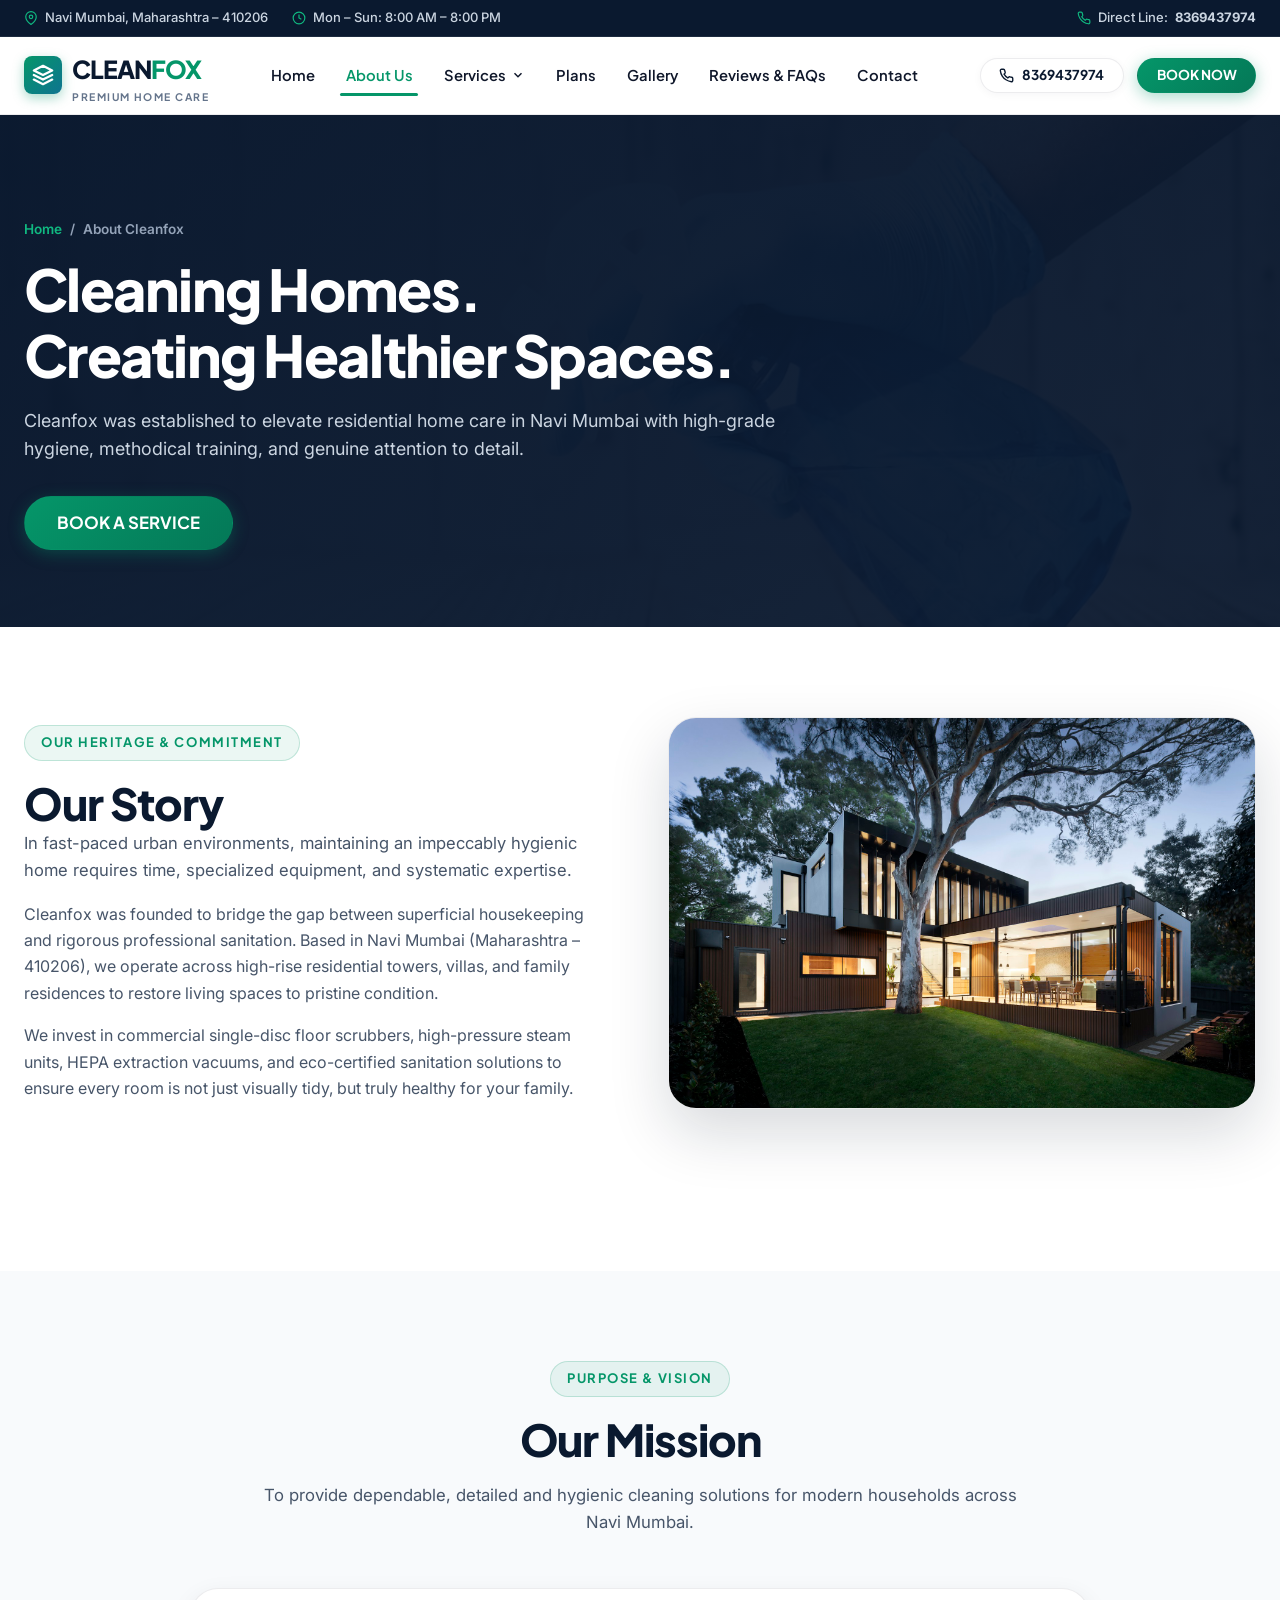
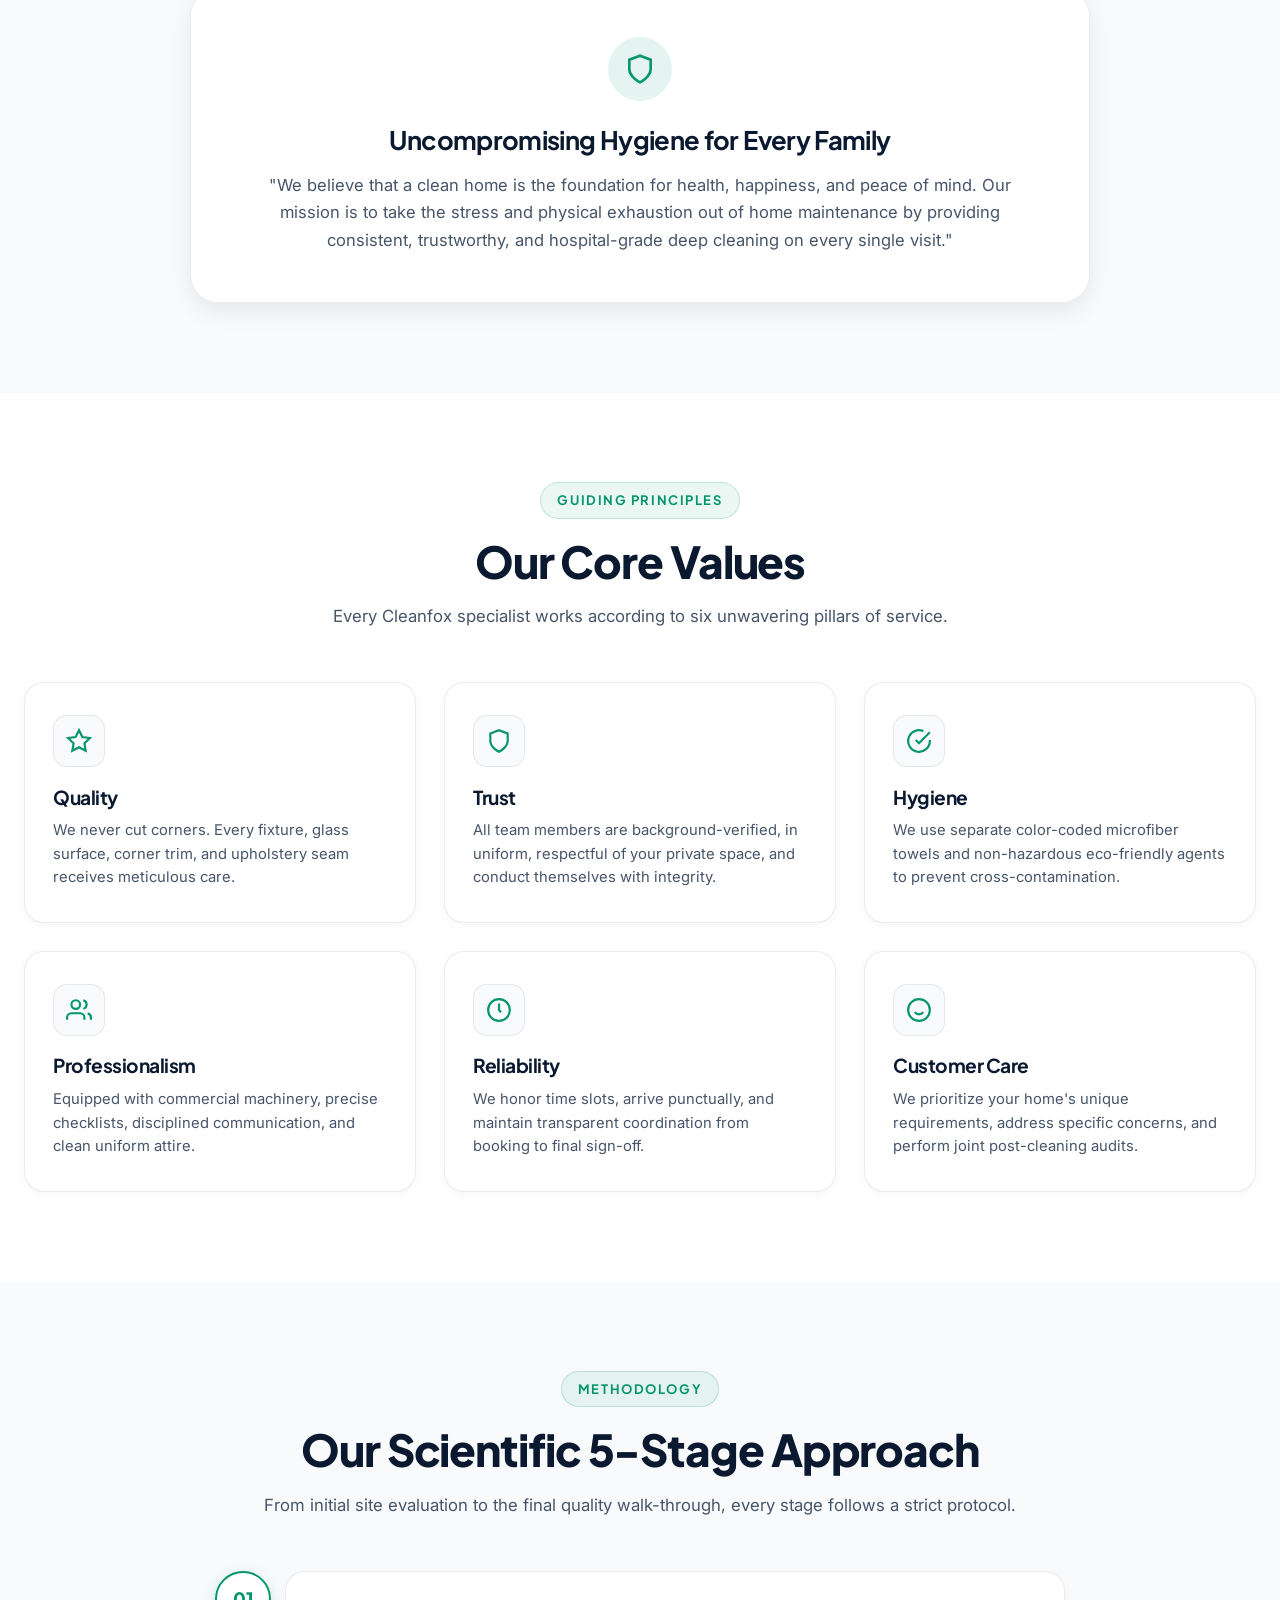
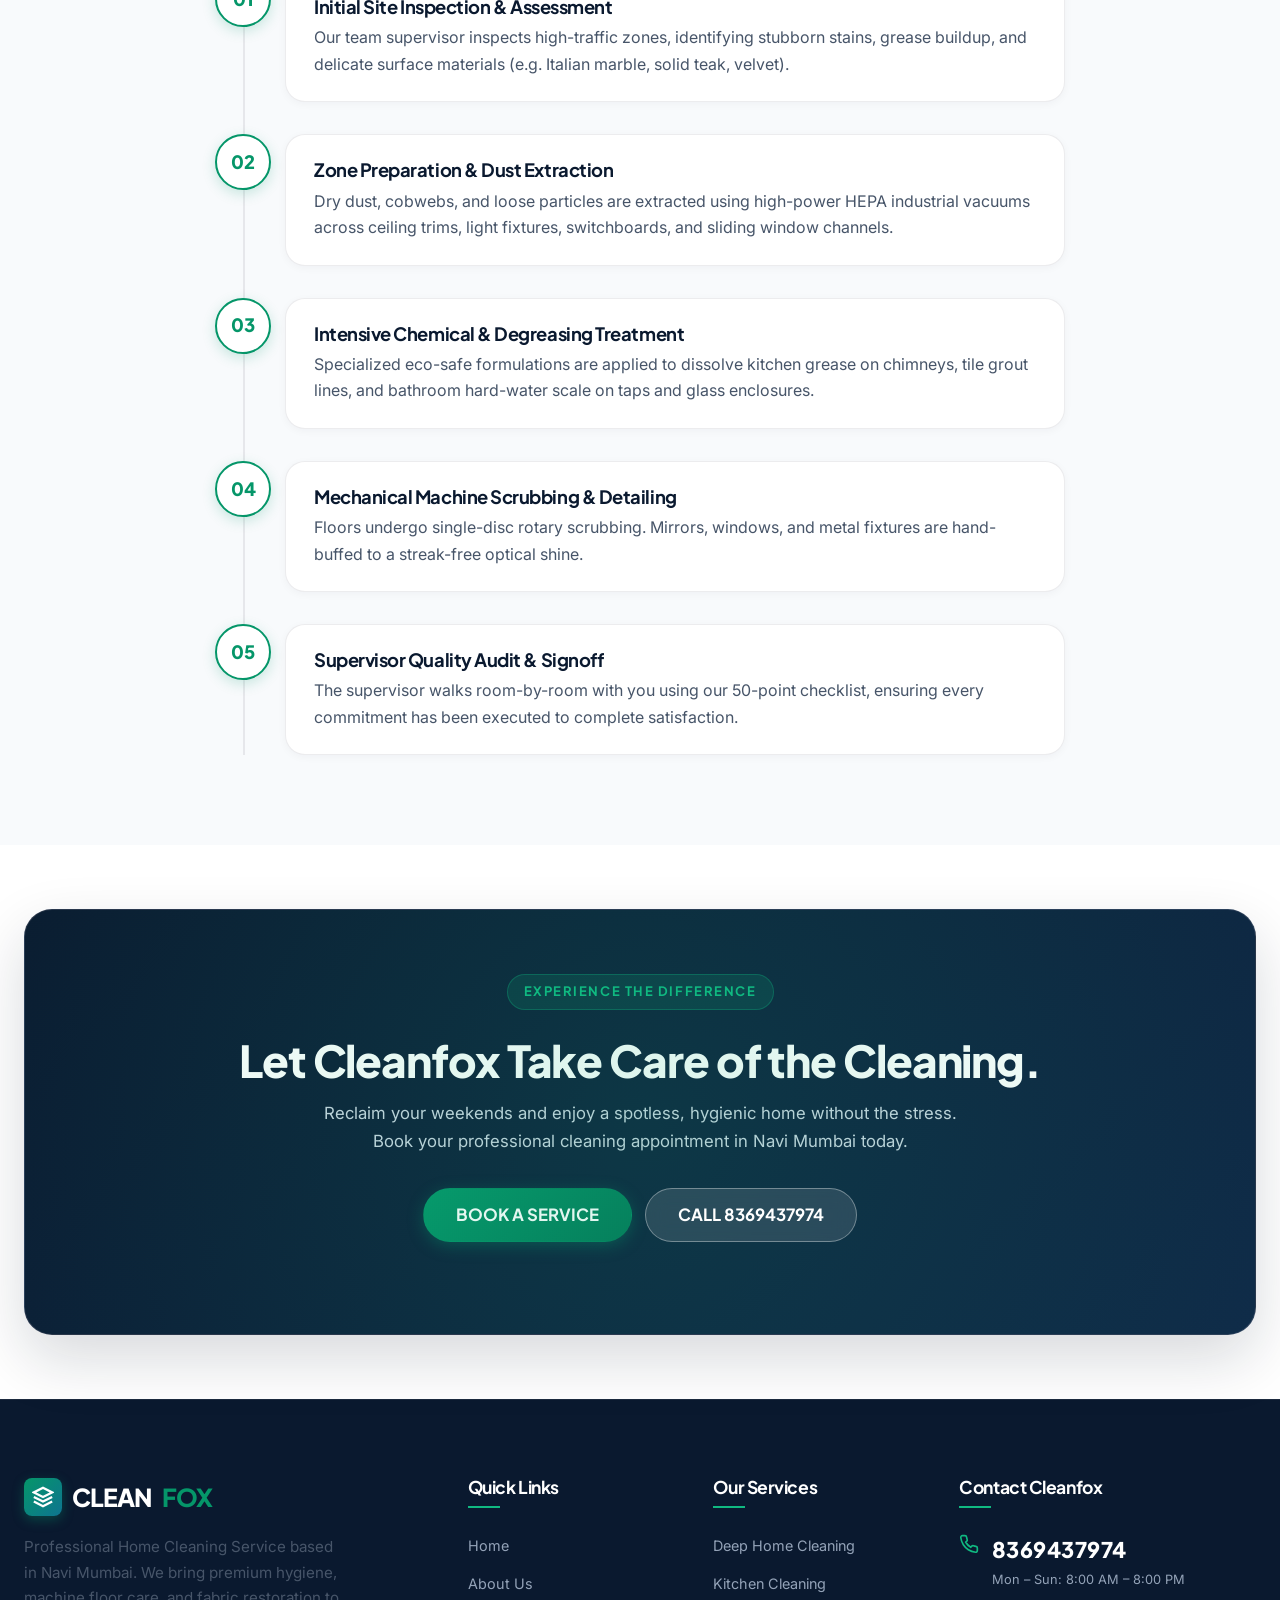
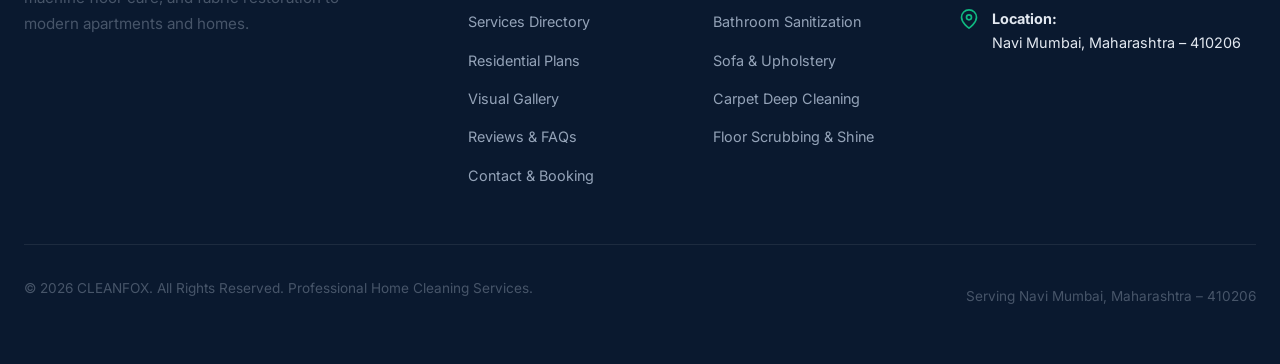
==== about.html @ 78b80bd4 "Initial commit" ====
<!DOCTYPE html>
<html lang="en">
<head>
  <meta charset="UTF-8">
  <meta name="viewport" content="width=device-width, initial-scale=1.0">
  <title>About Cleanfox | Professional Cleaning Services Navi Mumbai | 8369437974</title>
  <meta name="description" content="Discover Cleanfox: Navi Mumbai's premier professional home cleaning service. Dedicated to pristine hygiene, trained technicians, and uncompromising customer care.">
  <meta name="keywords" content="About Cleanfox, home cleaning company Navi Mumbai, professional cleaners Navi Mumbai 410206, hygienic cleaning service">

  <!-- OpenGraph -->
  <meta property="og:title" content="About Cleanfox | Cleaning Homes. Creating Healthier Spaces.">
  <meta property="og:description" content="Learn about Cleanfox's mission, values, and scientific 5-stage cleaning approach in Navi Mumbai.">
  <meta property="og:type" content="website">

  <!-- Stylesheets -->
  <link rel="stylesheet" href="css/main.css">
  <link rel="stylesheet" href="css/components.css">
  <link rel="stylesheet" href="css/pages.css">

  <!-- Schema -->
  <script type="application/ld+json">
  {
    "@context": "https://schema.org",
    "@type": "AboutPage",
    "name": "About CLEANFOX",
    "description": "Professional home cleaning company in Navi Mumbai, Maharashtra.",
    "mainEntity": {
      "@type": "HomeAndConstructionBusiness",
      "name": "CLEANFOX",
      "telephone": "8369437974",
      "address": {
        "@type": "PostalAddress",
        "addressLocality": "Navi Mumbai",
        "addressRegion": "Maharashtra",
        "postalCode": "410206",
        "addressCountry": "IN"
      }
    }
  }
  </script>
</head>
<body>

  <!-- Top Announcement Bar -->
  <div class="header-top-bar">
    <div class="container top-bar-inner">
      <div class="top-bar-left">
        <span class="top-bar-item">
          <svg viewBox="0 0 24 24" fill="none" stroke="currentColor" stroke-width="2"><path d="M21 10c0 7-9 13-9 13s-9-6-9-13a9 9 0 0 1 18 0z"></path><circle cx="12" cy="10" r="3"></circle></svg>
          Navi Mumbai, Maharashtra – 410206
        </span>
        <span class="top-bar-item">
          <svg viewBox="0 0 24 24" fill="none" stroke="currentColor" stroke-width="2"><circle cx="12" cy="12" r="10"></circle><polyline points="12 6 12 12 16 14"></polyline></svg>
          Mon – Sun: 8:00 AM – 8:00 PM
        </span>
      </div>
      <div class="top-bar-right">
        <a href="tel:8369437974" class="top-bar-item">
          <svg viewBox="0 0 24 24" fill="none" stroke="currentColor" stroke-width="2"><path d="M22 16.92v3a2 2 0 0 1-2.18 2 19.79 19.79 0 0 1-8.63-3.07 19.5 19.5 0 0 1-6-6 19.79 19.79 0 0 1-3.07-8.67A2 2 0 0 1 4.11 2h3a2 2 0 0 1 2 1.72 12.84 12.84 0 0 0 .7 2.81 2 2 0 0 1-.45 2.11L8.09 9.91a16 16 0 0 0 6 6l1.27-1.27a2 2 0 0 1 2.11-.45 12.84 12.84 0 0 0 2.81.7A2 2 0 0 1 22 16.92z"></path></svg>
          Direct Line: <strong>8369437974</strong>
        </a>
      </div>
    </div>
  </div>

    <!-- Sticky Main Navigation -->
  <header class="site-header" id="siteHeader">
    <div class="container header-container">
      <a href="index.html" class="brand-logo" aria-label="CLEANFOX Home">
        <div class="logo-fox-badge">
          <svg width="22" height="22" viewBox="0 0 24 24" fill="none" stroke="currentColor" stroke-width="2.5" stroke-linecap="round" stroke-linejoin="round">
            <path d="M12 2L2 7l10 5 10-5-10-5zM2 17l10 5 10-5M2 12l10 5 10-5"></path>
          </svg>
        </div>
        <div>
          CLEAN<span class="highlight">FOX</span>
          <span class="brand-tagline">Premium Home Care</span>
        </div>
      </a>

      <!-- Desktop Nav -->
      <nav aria-label="Primary Navigation">
        <ul class="nav-menu">
          <li class="nav-item"><a href="index.html" class="nav-link">Home</a></li>
          <li class="nav-item"><a href="about.html" class="nav-link">About Us</a></li>
          <li class="nav-item">
            <a href="services.html" class="nav-link">
              Services
              <svg class="dropdown-chevron" viewBox="0 0 24 24" fill="none" stroke="currentColor" stroke-width="2.5"><polyline points="6 9 12 15 18 9"></polyline></svg>
            </a>
            <div class="nav-dropdown-menu">
              <a href="services.html" class="dropdown-link">
                <svg viewBox="0 0 24 24" fill="none" stroke="currentColor" stroke-width="2"><rect x="3" y="3" width="7" height="7"></rect><rect x="14" y="3" width="7" height="7"></rect><rect x="14" y="14" width="7" height="7"></rect><rect x="3" y="14" width="7" height="7"></rect></svg>
                All 10 Services Directory
              </a>
              <div class="dropdown-divider"></div>
              <a href="deep-cleaning.html" class="dropdown-link">
                <svg viewBox="0 0 24 24" fill="none" stroke="currentColor" stroke-width="2"><polygon points="12 2 15.09 8.26 22 9.27 17 14.14 18.18 21.02 12 17.77 5.82 21.02 7 14.14 2 9.27 8.91 8.26 12 2"></polygon></svg>
                Deep Home Cleaning
              </a>
              <a href="kitchen-bathroom.html" class="dropdown-link">
                <svg viewBox="0 0 24 24" fill="none" stroke="currentColor" stroke-width="2"><path d="M12 22s8-4 8-10V5l-8-3-8 3v7c0 6 8 10 8 10z"></path></svg>
                Kitchen & Bathroom
              </a>
              <a href="sofa-carpet.html" class="dropdown-link">
                <svg viewBox="0 0 24 24" fill="none" stroke="currentColor" stroke-width="2"><path d="M4 18v3M20 18v3M4 11h16M2 14h20M6 11V7a2 2 0 0 1 2-2h8a2 2 0 0 1 2 2v4"></path></svg>
                Sofa & Carpet Care
              </a>
            </div>
          </li>
          <li class="nav-item"><a href="plans.html" class="nav-link">Plans</a></li>
          <li class="nav-item"><a href="gallery.html" class="nav-link">Gallery</a></li>
          <li class="nav-item"><a href="reviews-faqs.html" class="nav-link">Reviews & FAQs</a></li>
          <li class="nav-item"><a href="contact.html" class="nav-link">Contact</a></li>
        </ul>
      </nav>

      <div class="nav-actions">
        <a href="tel:8369437974" class="btn btn-secondary btn-sm" aria-label="Call Cleanfox">
          <svg width="15" height="15" viewBox="0 0 24 24" fill="none" stroke="currentColor" stroke-width="2.2"><path d="M22 16.92v3a2 2 0 0 1-2.18 2 19.79 19.79 0 0 1-8.63-3.07 19.5 19.5 0 0 1-6-6 19.79 19.79 0 0 1-3.07-8.67A2 2 0 0 1 4.11 2h3a2 2 0 0 1 2 1.72 12.84 12.84 0 0 0 .7 2.81 2 2 0 0 1-.45 2.11L8.09 9.91a16 16 0 0 0 6 6l1.27-1.27a2 2 0 0 1 2.11-.45 12.84 12.84 0 0 0 2.81.7A2 2 0 0 1 22 16.92z"></path></svg>
          8369437974
        </a>
        <a href="contact.html" class="btn btn-primary btn-sm">BOOK NOW</a>
        <button class="mobile-toggle" aria-label="Toggle navigation menu">
          <svg viewBox="0 0 24 24" fill="none" stroke="currentColor" stroke-width="2.5"><line x1="3" y1="12" x2="21" y2="12"></line><line x1="3" y1="6" x2="21" y2="6"></line><line x1="3" y1="18" x2="21" y2="18"></line></svg>
        </button>
      </div>
    </div>
  </header>

  <!-- Mobile Drawer -->
  <div class="mobile-drawer">
    <div class="drawer-content">
      <div class="drawer-header">
        <a href="index.html" class="brand-logo">
          <div class="logo-fox-badge">
            <svg width="20" height="20" viewBox="0 0 24 24" fill="none" stroke="currentColor" stroke-width="2.5"><path d="M12 2L2 7l10 5 10-5-10-5zM2 17l10 5 10-5M2 12l10 5 10-5"></path></svg>
          </div>
          <div>
            CLEAN<span class="highlight">FOX</span>
            <span class="brand-tagline">Premium Home Care</span>
          </div>
        </a>
        <button class="drawer-close" aria-label="Close menu">
          <svg width="22" height="22" viewBox="0 0 24 24" fill="none" stroke="currentColor" stroke-width="2"><line x1="18" y1="6" x2="6" y2="18"></line><line x1="6" y1="6" x2="18" y2="18"></line></svg>
        </button>
      </div>

      <div class="drawer-section-title">Navigation</div>
      <ul class="drawer-nav">
        <li><a href="index.html">Home</a></li>
        <li><a href="about.html">About Us</a></li>
        <li><a href="plans.html">Residential Plans</a></li>
        <li><a href="gallery.html">Visual Gallery</a></li>
        <li><a href="reviews-faqs.html">Reviews & FAQs</a></li>
        <li><a href="contact.html">Contact / Book Now</a></li>
      </ul>

      <div class="drawer-section-title">Specialized Services</div>
      <ul class="drawer-nav">
        <li><a href="services.html">All 10 Services Directory</a></li>
        <li><a href="deep-cleaning.html">Deep Home Cleaning</a></li>
        <li><a href="kitchen-bathroom.html">Kitchen & Bathroom</a></li>
        <li><a href="sofa-carpet.html">Sofa & Carpet</a></li>
      </ul>

      <div class="drawer-footer">
        <a href="tel:8369437974" class="btn btn-primary btn-lg" style="width: 100%;">
          <svg width="18" height="18" viewBox="0 0 24 24" fill="none" stroke="currentColor" stroke-width="2.2"><path d="M22 16.92v3a2 2 0 0 1-2.18 2 19.79 19.79 0 0 1-8.63-3.07 19.5 19.5 0 0 1-6-6 19.79 19.79 0 0 1-3.07-8.67A2 2 0 0 1 4.11 2h3a2 2 0 0 1 2 1.72 12.84 12.84 0 0 0 .7 2.81 2 2 0 0 1-.45 2.11L8.09 9.91a16 16 0 0 0 6 6l1.27-1.27a2 2 0 0 1 2.11-.45 12.84 12.84 0 0 0 2.81.7A2 2 0 0 1 22 16.92z"></path></svg>
          Call 8369437974
        </a>
      </div>
    </div>
  </div>
  </div>

  <main>
    <!-- PAGE HERO BANNER -->
    <section class="page-hero">
      <img src="images/about/story-team.jpg" alt="Cleanfox professional cleaning staff inside modern Indian apartment" class="page-hero-bg">
      <div class="page-hero-overlay"></div>
      <div class="container">
        <div class="page-hero-content">
          <div class="breadcrumb-nav">
            <a href="index.html">Home</a>
            <span>/</span>
            <span>About Cleanfox</span>
          </div>
          <h1 class="page-hero-title">Cleaning Homes.<br>Creating Healthier Spaces.</h1>
          <p class="page-hero-desc">
            Cleanfox was established to elevate residential home care in Navi Mumbai with high-grade hygiene, methodical training, and genuine attention to detail.
          </p>
          <a href="contact.html" class="btn btn-primary btn-lg">BOOK A SERVICE</a>
        </div>
      </div>
    </section>

    <!-- SECTION 1: OUR STORY -->
    <section class="section-spacing">
      <div class="container">
        <div class="split-showcase-row">
          <div class="split-content">
            <div class="section-tag">Our Heritage & Commitment</div>
            <h2>Our Story</h2>
            <p class="lead-text">
              In fast-paced urban environments, maintaining an impeccably hygienic home requires time, specialized equipment, and systematic expertise.
            </p>
            <p>
              Cleanfox was founded to bridge the gap between superficial housekeeping and rigorous professional sanitation. Based in Navi Mumbai (Maharashtra – 410206), we operate across high-rise residential towers, villas, and family residences to restore living spaces to pristine condition.
            </p>
            <p>
              We invest in commercial single-disc floor scrubbers, high-pressure steam units, HEPA extraction vacuums, and eco-certified sanitation solutions to ensure every room is not just visually tidy, but truly healthy for your family.
            </p>
          </div>
          <div class="split-media">
            <img src="images/hero/hero-6.jpg" alt="Spotless luxury home interior in Navi Mumbai" style="border-radius: var(--radius-xl); box-shadow: var(--shadow-xl); border: 1px solid var(--border-subtle);">
          </div>
        </div>
      </div>
    </section>

    <!-- SECTION 2: OUR MISSION & PURPOSE -->
    <section class="section-spacing bg-subtle">
      <div class="container">
        <div class="section-header">
          <div class="section-tag">Purpose & Vision</div>
          <h2 class="section-title">Our Mission</h2>
          <p class="section-desc">To provide dependable, detailed and hygienic cleaning solutions for modern households across Navi Mumbai.</p>
        </div>

        <div style="max-width: 900px; margin: 0 auto; background: #FFFFFF; border-radius: var(--radius-xl); padding: 3rem; box-shadow: var(--shadow-md); border: 1px solid var(--border-subtle); text-align: center;">
          <div style="width: 64px; height: 64px; background: rgba(5, 150, 105, 0.1); border-radius: 50%; display: flex; align-items: center; justify-content: center; margin: 0 auto 1.5rem; color: var(--brand-emerald);">
            <svg width="32" height="32" viewBox="0 0 24 24" fill="none" stroke="currentColor" stroke-width="2"><path d="M12 22s8-4 8-10V5l-8-3-8 3v7c0 6 8 10 8 10z"></path></svg>
          </div>
          <h3 style="font-size: 1.6rem; color: var(--primary-navy); margin-bottom: 1rem;">Uncompromising Hygiene for Every Family</h3>
          <p class="lead-text" style="color: var(--text-muted);">
            "We believe that a clean home is the foundation for health, happiness, and peace of mind. Our mission is to take the stress and physical exhaustion out of home maintenance by providing consistent, trustworthy, and hospital-grade deep cleaning on every single visit."
          </p>
        </div>
      </div>
    </section>

    <!-- SECTION 3: OUR CORE VALUES -->
    <section class="section-spacing">
      <div class="container">
        <div class="section-header">
          <div class="section-tag">Guiding Principles</div>
          <h2 class="section-title">Our Core Values</h2>
          <p class="section-desc">Every Cleanfox specialist works according to six unwavering pillars of service.</p>
        </div>

        <div class="pillars-grid">
          <!-- 1. Quality -->
          <div class="pillar-card">
            <div class="pillar-icon">
              <svg viewBox="0 0 24 24" fill="none" stroke="currentColor" stroke-width="2"><polygon points="12 2 15.09 8.26 22 9.27 17 14.14 18.18 21.02 12 17.77 5.82 21.02 7 14.14 2 9.27 8.91 8.26 12 2"></polygon></svg>
            </div>
            <h3 class="pillar-title">Quality</h3>
            <p class="pillar-text">We never cut corners. Every fixture, glass surface, corner trim, and upholstery seam receives meticulous care.</p>
          </div>

          <!-- 2. Trust -->
          <div class="pillar-card">
            <div class="pillar-icon">
              <svg viewBox="0 0 24 24" fill="none" stroke="currentColor" stroke-width="2"><path d="M12 22s8-4 8-10V5l-8-3-8 3v7c0 6 8 10 8 10z"></path></svg>
            </div>
            <h3 class="pillar-title">Trust</h3>
            <p class="pillar-text">All team members are background-verified, in uniform, respectful of your private space, and conduct themselves with integrity.</p>
          </div>

          <!-- 3. Hygiene -->
          <div class="pillar-card">
            <div class="pillar-icon">
              <svg viewBox="0 0 24 24" fill="none" stroke="currentColor" stroke-width="2"><path d="M22 11.08V12a10 10 0 1 1-5.93-9.14"></path><polyline points="22 4 12 14.01 9 11.01"></polyline></svg>
            </div>
            <h3 class="pillar-title">Hygiene</h3>
            <p class="pillar-text">We use separate color-coded microfiber towels and non-hazardous eco-friendly agents to prevent cross-contamination.</p>
          </div>

          <!-- 4. Professionalism -->
          <div class="pillar-card">
            <div class="pillar-icon">
              <svg viewBox="0 0 24 24" fill="none" stroke="currentColor" stroke-width="2"><path d="M17 21v-2a4 4 0 0 0-4-4H5a4 4 0 0 0-4 4v2"></path><circle cx="9" cy="7" r="4"></circle><path d="M23 21v-2a4 4 0 0 0-3-3.87"></path><path d="M16 3.13a4 4 0 0 1 0 7.75"></path></svg>
            </div>
            <h3 class="pillar-title">Professionalism</h3>
            <p class="pillar-text">Equipped with commercial machinery, precise checklists, disciplined communication, and clean uniform attire.</p>
          </div>

          <!-- 5. Reliability -->
          <div class="pillar-card">
            <div class="pillar-icon">
              <svg viewBox="0 0 24 24" fill="none" stroke="currentColor" stroke-width="2"><circle cx="12" cy="12" r="10"></circle><polyline points="12 6 12 12 14 14"></polyline></svg>
            </div>
            <h3 class="pillar-title">Reliability</h3>
            <p class="pillar-text">We honor time slots, arrive punctually, and maintain transparent coordination from booking to final sign-off.</p>
          </div>

          <!-- 6. Customer Care -->
          <div class="pillar-card">
            <div class="pillar-icon">
              <svg viewBox="0 0 24 24" fill="none" stroke="currentColor" stroke-width="2"><circle cx="12" cy="12" r="10"></circle><path d="M8 14s1.5 2 4 2 4-2 4-2"></path><line x1="9" y1="9" x2="9.01" y2="9"></line><line x1="15" y1="9" x2="15.01" y2="9"></line></svg>
            </div>
            <h3 class="pillar-title">Customer Care</h3>
            <p class="pillar-text">We prioritize your home's unique requirements, address specific concerns, and perform joint post-cleaning audits.</p>
          </div>
        </div>
      </div>
    </section>

    <!-- SECTION 4: OUR SCIENTIFIC CLEANING APPROACH -->
    <section class="section-spacing bg-subtle">
      <div class="container">
        <div class="section-header">
          <div class="section-tag">Methodology</div>
          <h2 class="section-title">Our Scientific 5-Stage Approach</h2>
          <p class="section-desc">From initial site evaluation to the final quality walk-through, every stage follows a strict protocol.</p>
        </div>

        <div class="timeline-track">
          <!-- Step 1 -->
          <div class="timeline-item">
            <div class="timeline-num">01</div>
            <div class="timeline-body">
              <h4>Initial Site Inspection & Assessment</h4>
              <p>Our team supervisor inspects high-traffic zones, identifying stubborn stains, grease buildup, and delicate surface materials (e.g. Italian marble, solid teak, velvet).</p>
            </div>
          </div>

          <!-- Step 2 -->
          <div class="timeline-item">
            <div class="timeline-num">02</div>
            <div class="timeline-body">
              <h4>Zone Preparation & Dust Extraction</h4>
              <p>Dry dust, cobwebs, and loose particles are extracted using high-power HEPA industrial vacuums across ceiling trims, light fixtures, switchboards, and sliding window channels.</p>
            </div>
          </div>

          <!-- Step 3 -->
          <div class="timeline-item">
            <div class="timeline-num">03</div>
            <div class="timeline-body">
              <h4>Intensive Chemical & Degreasing Treatment</h4>
              <p>Specialized eco-safe formulations are applied to dissolve kitchen grease on chimneys, tile grout lines, and bathroom hard-water scale on taps and glass enclosures.</p>
            </div>
          </div>

          <!-- Step 4 -->
          <div class="timeline-item">
            <div class="timeline-num">04</div>
            <div class="timeline-body">
              <h4>Mechanical Machine Scrubbing & Detailing</h4>
              <p>Floors undergo single-disc rotary scrubbing. Mirrors, windows, and metal fixtures are hand-buffed to a streak-free optical shine.</p>
            </div>
          </div>

          <!-- Step 5 -->
          <div class="timeline-item">
            <div class="timeline-num">05</div>
            <div class="timeline-body">
              <h4>Supervisor Quality Audit & Signoff</h4>
              <p>The supervisor walks room-by-room with you using our 50-point checklist, ensuring every commitment has been executed to complete satisfaction.</p>
            </div>
          </div>
        </div>
      </div>
    </section>

    <!-- SECTION 5: FINAL CTA -->
    <section class="section-spacing-sm">
      <div class="container">
        <div class="cta-banner-wrapper">
          <div class="section-tag light" style="margin-bottom: 1.5rem;">Experience The Difference</div>
          <h2 class="cta-banner-title">Let Cleanfox Take Care of the Cleaning.</h2>
          <p class="cta-banner-desc">
            Reclaim your weekends and enjoy a spotless, hygienic home without the stress. Book your professional cleaning appointment in Navi Mumbai today.
          </p>
          <div class="cta-buttons-row">
            <a href="contact.html" class="btn btn-primary btn-lg">BOOK A SERVICE</a>
            <a href="tel:8369437974" class="btn btn-outline-light btn-lg">CALL 8369437974</a>
          </div>
        </div>
      </div>
    </section>
  </main>

  <!-- Multi-Column Luxury Footer -->
  <footer class="site-footer">
    <div class="container">
      <div class="footer-grid">
        <div class="footer-brand">
          <a href="index.html" class="brand-logo" style="color: #FFFFFF;">
            <div class="logo-fox-badge">
              <svg width="22" height="22" viewBox="0 0 24 24" fill="none" stroke="currentColor" stroke-width="2.5"><path d="M12 2L2 7l10 5 10-5-10-5zM2 17l10 5 10-5M2 12l10 5 10-5"></path></svg>
            </div>
            CLEAN<span class="highlight">FOX</span>
          </a>
          <p class="footer-about">
            Professional Home Cleaning Service based in Navi Mumbai. We bring premium hygiene, machine floor care, and fabric restoration to modern apartments and homes.
          </p>
        </div>
        <div>
          <h4 class="footer-heading">Quick Links</h4>
          <ul class="footer-links">
            <li><a href="index.html">Home</a></li>
            <li><a href="about.html">About Us</a></li>
            <li><a href="services.html">Services Directory</a></li>
            <li><a href="plans.html">Residential Plans</a></li>
            <li><a href="gallery.html">Visual Gallery</a></li>
            <li><a href="reviews-faqs.html">Reviews & FAQs</a></li>
            <li><a href="contact.html">Contact & Booking</a></li>
          </ul>
        </div>
        <div>
          <h4 class="footer-heading">Our Services</h4>
          <ul class="footer-links">
            <li><a href="deep-cleaning.html">Deep Home Cleaning</a></li>
            <li><a href="kitchen-bathroom.html">Kitchen Cleaning</a></li>
            <li><a href="kitchen-bathroom.html">Bathroom Sanitization</a></li>
            <li><a href="sofa-carpet.html">Sofa & Upholstery</a></li>
            <li><a href="sofa-carpet.html">Carpet Deep Cleaning</a></li>
            <li><a href="services.html">Floor Scrubbing & Shine</a></li>
          </ul>
        </div>
        <div>
          <h4 class="footer-heading">Contact Cleanfox</h4>
          <ul class="footer-contact-list">
            <li class="footer-contact-item">
              <svg viewBox="0 0 24 24" fill="none" stroke="currentColor" stroke-width="2"><path d="M22 16.92v3a2 2 0 0 1-2.18 2 19.79 19.79 0 0 1-8.63-3.07 19.5 19.5 0 0 1-6-6 19.79 19.79 0 0 1-3.07-8.67A2 2 0 0 1 4.11 2h3a2 2 0 0 1 2 1.72 12.84 12.84 0 0 0 .7 2.81 2 2 0 0 1-.45 2.11L8.09 9.91a16 16 0 0 0 6 6l1.27-1.27a2 2 0 0 1 2.11-.45 12.84 12.84 0 0 0 2.81.7A2 2 0 0 1 22 16.92z"></path></svg>
              <div>
                <a href="tel:8369437974" class="footer-phone-big">8369437974</a>
                <span style="font-size: 0.8rem; color: #94A3B8;">Mon – Sun: 8:00 AM – 8:00 PM</span>
              </div>
            </li>
            <li class="footer-contact-item">
              <svg viewBox="0 0 24 24" fill="none" stroke="currentColor" stroke-width="2"><path d="M21 10c0 7-9 13-9 13s-9-6-9-13a9 9 0 0 1 18 0z"></path><circle cx="12" cy="10" r="3"></circle></svg>
              <div>
                <strong>Location:</strong><br>
                Navi Mumbai, Maharashtra – 410206
              </div>
            </li>
          </ul>
        </div>
      </div>
      <div class="footer-bottom">
        <p>© 2026 CLEANFOX. All Rights Reserved. Professional Home Cleaning Services.</p>
        <p>Serving Navi Mumbai, Maharashtra – 410206</p>
      </div>
    </div>
  </footer>

  <!-- Sticky Mobile Action Bar -->
  <div class="mobile-bottom-bar" aria-label="Mobile Quick Actions">
    <div class="bottom-bar-grid">
      <a href="tel:8369437974" class="bottom-bar-btn bottom-btn-call">
        <svg viewBox="0 0 24 24" fill="none" stroke="currentColor" stroke-width="2.2"><path d="M22 16.92v3a2 2 0 0 1-2.18 2 19.79 19.79 0 0 1-8.63-3.07 19.5 19.5 0 0 1-6-6 19.79 19.79 0 0 1-3.07-8.67A2 2 0 0 1 4.11 2h3a2 2 0 0 1 2 1.72 12.84 12.84 0 0 0 .7 2.81 2 2 0 0 1-.45 2.11L8.09 9.91a16 16 0 0 0 6 6l1.27-1.27a2 2 0 0 1 2.11-.45 12.84 12.84 0 0 0 2.81.7A2 2 0 0 1 22 16.92z"></path></svg>
        <span>CALL</span>
      </a>
      <a href="https://wa.me/918369437974?text=Hi%20Cleanfox%2C%20I%20would%20like%20to%20inquire%20about%20home%20cleaning%20services%20in%20Navi%20Mumbai." class="bottom-bar-btn bottom-btn-whatsapp" target="_blank" rel="noopener">
        <svg viewBox="0 0 24 24" fill="none" stroke="currentColor" stroke-width="2.2"><path d="M21 11.5a8.38 8.38 0 0 1-.9 3.8 8.5 8.5 0 0 1-7.6 4.7 8.38 8.38 0 0 1-3.8-.9L3 21l1.9-5.7a8.38 8.38 0 0 1-.9-3.8 8.5 8.5 0 0 1 4.7-7.6 8.38 8.38 0 0 1 3.8-.9h.5a8.48 8.48 0 0 1 8 8v.5z"></path></svg>
        <span>WHATSAPP</span>
      </a>
      <a href="contact.html" class="bottom-bar-btn bottom-btn-book">
        <svg viewBox="0 0 24 24" fill="none" stroke="currentColor" stroke-width="2.2"><rect x="3" y="4" width="18" height="18" rx="2" ry="2"></rect><line x1="16" y1="2" x2="16" y2="6"></line><line x1="8" y1="2" x2="8" y2="6"></line><line x1="3" y1="10" x2="21" y2="10"></line></svg>
        <span>BOOK NOW</span>
      </a>
    </div>
  </div>

  <script src="js/main.js"></script>
</body>
</html>
---- css/main.css ----
/* ==========================================================================
   CLEANFOX — MASTER DESIGN SYSTEM & CORE STYLESHEET
   Aesthetics: ₹50 Lakh Luxury Modern Home Care
   Palette: Deep Slate / Obsidian Navy (#0A192F, #0F172A), Emerald/Teal (#059669, #0E7490),
            Vibrant Mint (#10B981), Pristine Snow (#FFFFFF, #F8FAFC)
   ========================================================================== */

@import url('https://fonts.googleapis.com/css2?family=Inter:wght@300;400;500;600;700&family=Plus+Jakarta+Sans:wght@500;600;700;800;900&display=swap');

:root {
  /* Colors */
  --primary-navy: #0A192F;
  --primary-dark: #0F172A;
  --surface-dark: #1E293B;
  --brand-teal: #0E7490;
  --brand-emerald: #059669;
  --brand-accent: #10B981;
  --brand-glow: rgba(16, 185, 129, 0.25);
  --brand-sky: #06B6D4;
  --text-main: #0F172A;
  --text-muted: #475569;
  --text-light: #64748B;
  --text-white: #F8FAFC;
  --bg-main: #FFFFFF;
  --bg-subtle: #F8FAFC;
  --bg-slate: #F1F5F9;
  --border-subtle: rgba(15, 23, 42, 0.08);
  --border-glass: rgba(255, 255, 255, 0.15);
  --card-bg: #FFFFFF;
  --glass-bg: rgba(255, 255, 255, 0.92);
  --glass-dark: rgba(10, 25, 47, 0.88);

  /* Shadows */
  --shadow-sm: 0 2px 8px rgba(15, 23, 42, 0.04);
  --shadow-md: 0 8px 24px rgba(15, 23, 42, 0.08);
  --shadow-lg: 0 16px 40px rgba(15, 23, 42, 0.12);
  --shadow-xl: 0 24px 60px rgba(15, 23, 42, 0.16);
  --shadow-glow: 0 10px 30px rgba(16, 185, 129, 0.3);

  /* Radii */
  --radius-sm: 8px;
  --radius-md: 14px;
  --radius-lg: 20px;
  --radius-xl: 28px;
  --radius-full: 9999px;

  /* Typography */
  --font-heading: 'Plus Jakarta Sans', -apple-system, BlinkMacSystemFont, sans-serif;
  --font-body: 'Inter', -apple-system, BlinkMacSystemFont, sans-serif;

  /* Transitions */
  --transition-fast: 0.2s cubic-bezier(0.4, 0, 0.2, 1);
  --transition-normal: 0.35s cubic-bezier(0.4, 0, 0.2, 1);
  --transition-slow: 0.6s cubic-bezier(0.16, 1, 0.3, 1);
}

/* Base Reset */
*, *::before, *::after {
  box-sizing: border-box;
  margin: 0;
  padding: 0;
}

html {
  scroll-behavior: smooth;
  font-size: 16px;
  -webkit-text-size-adjust: 100%;
}

body {
  font-family: var(--font-body);
  color: var(--text-main);
  background-color: var(--bg-main);
  line-height: 1.65;
  overflow-x: hidden;
  position: relative;
  -webkit-font-smoothing: antialiased;
  -moz-osx-font-smoothing: grayscale;
}

img, picture, video, svg {
  display: block;
  max-width: 100%;
  height: auto;
}

a {
  color: inherit;
  text-decoration: none;
  transition: color var(--transition-fast);
}

button, input, select, textarea {
  font: inherit;
}

/* Typography Hierarchy */
h1, h2, h3, h4, h5, h6 {
  font-family: var(--font-heading);
  color: var(--primary-navy);
  font-weight: 800;
  line-height: 1.2;
  letter-spacing: -0.025em;
}

h1 { font-size: clamp(2rem, 5vw, 3.8rem); font-weight: 900; }
h2 { font-size: clamp(1.65rem, 3.5vw, 2.75rem); }
h3 { font-size: clamp(1.25rem, 2.2vw, 1.75rem); font-weight: 700; }
h4 { font-size: 1.15rem; font-weight: 700; }
p { color: var(--text-muted); margin-bottom: 1rem; }
p:last-child { margin-bottom: 0; }

.lead-text {
  font-size: clamp(1rem, 1.3vw, 1.2rem);
  line-height: 1.65;
  color: var(--text-muted);
}

/* Container & Layout */
.container {
  width: 100%;
  max-width: 1320px;
  margin-left: auto;
  margin-right: auto;
  padding-left: 1.5rem;
  padding-right: 1.5rem;
}

.container-narrow {
  max-width: 960px;
}

.section-spacing {
  padding-top: clamp(3.5rem, 7vw, 6.5rem);
  padding-bottom: clamp(3.5rem, 7vw, 6.5rem);
}

.section-spacing-sm {
  padding-top: clamp(2.5rem, 5vw, 4rem);
  padding-bottom: clamp(2.5rem, 5vw, 4rem);
}

.bg-subtle {
  background-color: var(--bg-subtle);
}

.bg-dark {
  background-color: var(--primary-navy);
  color: var(--text-white);
}

.bg-dark h1, .bg-dark h2, .bg-dark h3, .bg-dark h4 {
  color: var(--text-white);
}

.bg-dark p {
  color: #94A3B8;
}

/* Section Headers */
.section-header {
  text-align: center;
  max-width: 760px;
  margin: 0 auto clamp(2rem, 4vw, 3.5rem);
}

.section-tag {
  display: inline-flex;
  align-items: center;
  gap: 0.5rem;
  font-family: var(--font-heading);
  font-size: 0.8125rem;
  font-weight: 700;
  text-transform: uppercase;
  letter-spacing: 0.12em;
  color: var(--brand-emerald);
  background: rgba(5, 150, 105, 0.08);
  padding: 0.4rem 1rem;
  border-radius: var(--radius-full);
  margin-bottom: 1rem;
  border: 1px solid rgba(5, 150, 105, 0.2);
}

.section-tag.light {
  color: var(--brand-accent);
  background: rgba(16, 185, 129, 0.15);
  border-color: rgba(16, 185, 129, 0.3);
}

.section-title {
  margin-bottom: 1rem;
}

.section-desc {
  font-size: 1.05rem;
  color: var(--text-muted);
}

/* ==========================================================================
   STICKY LUXURY NAVIGATION BAR
   ========================================================================== */

.header-top-bar {
  background: var(--primary-navy);
  color: #CBD5E1;
  font-size: 0.8125rem;
  padding: 0.45rem 0;
  border-bottom: 1px solid rgba(255, 255, 255, 0.08);
}

.top-bar-inner {
  display: flex;
  justify-content: space-between;
  align-items: center;
}

.top-bar-left, .top-bar-right {
  display: flex;
  align-items: center;
  gap: 1.5rem;
}

.top-bar-item {
  display: inline-flex;
  align-items: center;
  gap: 0.45rem;
  color: #CBD5E1;
  font-weight: 500;
  white-space: nowrap;
}

.top-bar-item svg {
  width: 14px;
  height: 14px;
  stroke: var(--brand-accent);
  flex-shrink: 0;
}

.site-header {
  position: sticky;
  top: 0;
  left: 0;
  right: 0;
  z-index: 1000;
  background: rgba(255, 255, 255, 0.95);
  backdrop-filter: blur(20px);
  -webkit-backdrop-filter: blur(20px);
  border-bottom: 1px solid var(--border-subtle);
  transition: all var(--transition-normal);
}

.site-header.scrolled {
  padding: 0.25rem 0;
  box-shadow: 0 10px 30px rgba(15, 23, 42, 0.08);
  background: rgba(255, 255, 255, 0.98);
}

.header-container {
  display: flex;
  align-items: center;
  justify-content: space-between;
  padding-top: 0.75rem;
  padding-bottom: 0.75rem;
  gap: 1.5rem;
}

/* Brand Logo */
.brand-logo {
  display: flex;
  align-items: center;
  gap: 0.65rem;
  font-family: var(--font-heading);
  font-size: 1.55rem;
  font-weight: 900;
  letter-spacing: -0.04em;
  color: var(--primary-navy);
  flex-shrink: 0;
  white-space: nowrap;
}

.brand-logo .logo-fox-badge {
  display: flex;
  align-items: center;
  justify-content: center;
  width: 38px;
  height: 38px;
  border-radius: var(--radius-sm);
  background: linear-gradient(135deg, var(--brand-emerald), var(--brand-teal));
  color: #FFFFFF;
  box-shadow: 0 4px 12px rgba(5, 150, 105, 0.35);
  flex-shrink: 0;
}

.brand-logo span.highlight {
  color: var(--brand-emerald);
}

.brand-tagline {
  font-size: 0.65rem;
  font-weight: 700;
  text-transform: uppercase;
  letter-spacing: 0.14em;
  color: var(--text-light);
  display: block;
  line-height: 1;
  margin-top: 2px;
}

/* Nav Menu & Links */
.nav-menu {
  display: flex;
  align-items: center;
  gap: 1.25rem;
  list-style: none;
  margin: 0;
  padding: 0;
}

.nav-item {
  position: relative;
  display: flex;
  align-items: center;
}

.nav-link {
  font-family: var(--font-heading);
  font-size: 0.925rem;
  font-weight: 600;
  color: var(--text-main);
  padding: 0.5rem 0.35rem;
  position: relative;
  white-space: nowrap;
  display: inline-flex;
  align-items: center;
  gap: 0.3rem;
  transition: color var(--transition-fast);
}

.nav-link::after {
  content: '';
  position: absolute;
  bottom: 0;
  left: 0;
  width: 0;
  height: 2.5px;
  background: var(--brand-emerald);
  transition: width var(--transition-normal);
  border-radius: var(--radius-full);
}

.nav-link:hover, .nav-link.active {
  color: var(--brand-emerald);
}

.nav-link:hover::after, .nav-link.active::after {
  width: 100%;
}

.nav-link .dropdown-chevron {
  width: 14px;
  height: 14px;
  stroke: currentColor;
  transition: transform var(--transition-fast);
}

.nav-item:hover .dropdown-chevron {
  transform: rotate(180deg);
}

/* Nav Dropdown Menu */
.nav-dropdown-menu {
  position: absolute;
  top: 100%;
  left: 50%;
  transform: translateX(-50%) translateY(10px);
  background: #FFFFFF;
  border-radius: var(--radius-lg);
  border: 1px solid var(--border-subtle);
  box-shadow: var(--shadow-xl);
  padding: 0.75rem 0.5rem;
  min-width: 250px;
  opacity: 0;
  visibility: hidden;
  pointer-events: none;
  transition: all var(--transition-normal);
  z-index: 100;
}

.nav-dropdown-menu::before {
  content: '';
  position: absolute;
  top: -6px;
  left: 50%;
  transform: translateX(-50%) rotate(45deg);
  width: 12px;
  height: 12px;
  background: #FFFFFF;
  border-left: 1px solid var(--border-subtle);
  border-top: 1px solid var(--border-subtle);
}

.nav-item:hover .nav-dropdown-menu,
.nav-item:focus-within .nav-dropdown-menu {
  opacity: 1;
  visibility: visible;
  pointer-events: auto;
  transform: translateX(-50%) translateY(0);
}

.dropdown-link {
  display: flex;
  align-items: center;
  gap: 0.75rem;
  padding: 0.65rem 1rem;
  border-radius: var(--radius-md);
  font-family: var(--font-heading);
  font-size: 0.875rem;
  font-weight: 600;
  color: var(--primary-navy);
  white-space: nowrap;
  transition: all var(--transition-fast);
}

.dropdown-link svg {
  width: 16px;
  height: 16px;
  stroke: var(--brand-emerald);
  flex-shrink: 0;
}

.dropdown-link:hover, .dropdown-link.active {
  background: var(--bg-subtle);
  color: var(--brand-emerald);
  transform: translateX(4px);
}

.dropdown-divider {
  height: 1px;
  background: var(--border-subtle);
  margin: 0.4rem 0.5rem;
}

/* Nav Actions */
.nav-actions {
  display: flex;
  align-items: center;
  gap: 0.85rem;
  flex-shrink: 0;
}

.nav-actions .btn {
  white-space: nowrap;
}

/* Mobile Toggle Hamburger */
.mobile-toggle {
  display: none;
  background: none;
  border: none;
  cursor: pointer;
  padding: 0.4rem;
  color: var(--primary-navy);
  border-radius: var(--radius-sm);
  align-items: center;
  justify-content: center;
  transition: background var(--transition-fast);
}

.mobile-toggle:hover {
  background: var(--bg-slate);
}

.mobile-toggle svg {
  width: 28px;
  height: 28px;
}

/* ==========================================================================
   BUTTONS
   ========================================================================== */

.btn {
  display: inline-flex;
  align-items: center;
  justify-content: center;
  gap: 0.5rem;
  font-family: var(--font-heading);
  font-weight: 700;
  font-size: 0.925rem;
  padding: 0.75rem 1.6rem;
  border-radius: var(--radius-full);
  cursor: pointer;
  border: 1px solid transparent;
  transition: all var(--transition-normal);
  white-space: nowrap;
  text-decoration: none;
  line-height: 1.2;
}

.btn-primary {
  background: linear-gradient(135deg, var(--brand-emerald) 0%, #047857 100%);
  color: #FFFFFF;
  box-shadow: 0 4px 16px rgba(5, 150, 105, 0.35);
}

.btn-primary:hover {
  transform: translateY(-2px);
  box-shadow: 0 8px 24px rgba(5, 150, 105, 0.45);
  background: linear-gradient(135deg, #10B981 0%, var(--brand-emerald) 100%);
  color: #FFFFFF;
}

.btn-secondary {
  background: #FFFFFF;
  color: var(--primary-navy);
  border-color: var(--border-subtle);
  box-shadow: var(--shadow-sm);
}

.btn-secondary:hover {
  border-color: var(--brand-emerald);
  color: var(--brand-emerald);
  transform: translateY(-2px);
  box-shadow: var(--shadow-md);
}

.btn-dark {
  background: var(--primary-navy);
  color: #FFFFFF;
}

.btn-dark:hover {
  background: var(--surface-dark);
  transform: translateY(-2px);
  box-shadow: var(--shadow-lg);
  color: #FFFFFF;
}

.btn-outline-light {
  background: rgba(255, 255, 255, 0.12);
  color: #FFFFFF;
  border-color: rgba(255, 255, 255, 0.35);
  backdrop-filter: blur(10px);
}

.btn-outline-light:hover {
  background: #FFFFFF;
  color: var(--primary-navy);
  border-color: #FFFFFF;
  transform: translateY(-2px);
}

.btn-sm {
  padding: 0.55rem 1.15rem;
  font-size: 0.85rem;
}

.btn-lg {
  padding: 1rem 2rem;
  font-size: 1.05rem;
}

.btn-icon {
  width: 18px;
  height: 18px;
  transition: transform var(--transition-fast);
}

.btn:hover .btn-icon {
  transform: translateX(3px);
}

/* ==========================================================================
   MOBILE DRAWER NAVIGATION
   ========================================================================== */

.mobile-drawer {
  position: fixed;
  top: 0;
  left: 0;
  width: 100%;
  height: 100%;
  background: rgba(10, 25, 47, 0.75);
  backdrop-filter: blur(10px);
  -webkit-backdrop-filter: blur(10px);
  z-index: 2000;
  opacity: 0;
  visibility: hidden;
  transition: all var(--transition-normal);
}

.mobile-drawer.open {
  opacity: 1;
  visibility: visible;
}

.drawer-content {
  position: absolute;
  top: 0;
  right: 0;
  width: 88%;
  max-width: 380px;
  height: 100%;
  background: #FFFFFF;
  box-shadow: var(--shadow-xl);
  padding: 1.75rem;
  display: flex;
  flex-direction: column;
  transform: translateX(100%);
  transition: transform var(--transition-normal);
  overflow-y: auto;
  -webkit-overflow-scrolling: touch;
}

.mobile-drawer.open .drawer-content {
  transform: translateX(0);
}

.drawer-header {
  display: flex;
  align-items: center;
  justify-content: space-between;
  margin-bottom: 1.5rem;
  padding-bottom: 1rem;
  border-bottom: 1px solid var(--border-subtle);
}

.drawer-close {
  background: var(--bg-slate);
  border: none;
  color: var(--primary-navy);
  cursor: pointer;
  padding: 0.4rem;
  border-radius: 50%;
  display: flex;
  align-items: center;
  justify-content: center;
}

.drawer-nav {
  list-style: none;
  display: flex;
  flex-direction: column;
  gap: 0.35rem;
  margin-bottom: 2rem;
}

.drawer-nav a {
  font-family: var(--font-heading);
  font-weight: 700;
  font-size: 1.05rem;
  color: var(--primary-navy);
  display: flex;
  align-items: center;
  justify-content: space-between;
  padding: 0.7rem 0.85rem;
  border-radius: var(--radius-md);
  transition: all var(--transition-fast);
}

.drawer-nav a.active, .drawer-nav a:hover {
  background: var(--bg-subtle);
  color: var(--brand-emerald);
}

.drawer-nav-divider {
  height: 1px;
  background: var(--border-subtle);
  margin: 0.5rem 0;
}

.drawer-section-title {
  font-size: 0.75rem;
  font-weight: 800;
  text-transform: uppercase;
  letter-spacing: 0.1em;
  color: var(--text-light);
  padding: 0.5rem 0.85rem 0.25rem;
}

.drawer-footer {
  margin-top: auto;
  padding-top: 1.5rem;
  border-top: 1px solid var(--border-subtle);
  display: flex;
  flex-direction: column;
  gap: 0.75rem;
}

/* ==========================================================================
   STICKY MOBILE BOTTOM QUICK ACTION BAR
   ========================================================================== */

.mobile-bottom-bar {
  display: none;
  position: fixed;
  bottom: 0;
  left: 0;
  right: 0;
  z-index: 999;
  background: rgba(255, 255, 255, 0.98);
  backdrop-filter: blur(16px);
  -webkit-backdrop-filter: blur(16px);
  border-top: 1px solid var(--border-subtle);
  padding: 0.6rem 0.75rem calc(0.6rem + env(safe-area-inset-bottom, 0px));
  box-shadow: 0 -6px 25px rgba(15, 23, 42, 0.12);
}

.bottom-bar-grid {
  display: grid;
  grid-template-columns: 1fr 1fr 1.35fr;
  gap: 0.5rem;
  max-width: 500px;
  margin: 0 auto;
}

.bottom-bar-btn {
  display: flex;
  flex-direction: column;
  align-items: center;
  justify-content: center;
  gap: 0.2rem;
  padding: 0.55rem 0.25rem;
  border-radius: var(--radius-sm);
  font-size: 0.75rem;
  font-weight: 800;
  font-family: var(--font-heading);
  text-align: center;
  line-height: 1.1;
  text-decoration: none;
  min-height: 48px;
}

.bottom-bar-btn svg {
  width: 18px;
  height: 18px;
}

.bottom-btn-call {
  background: var(--bg-slate);
  color: var(--primary-navy);
  border: 1px solid var(--border-subtle);
}

.bottom-btn-whatsapp {
  background: #25D366;
  color: #FFFFFF;
}

.bottom-btn-book {
  background: linear-gradient(135deg, var(--brand-emerald), #047857);
  color: #FFFFFF;
}

/* ==========================================================================
   MULTI-COLUMN LUXURY FOOTER
   ========================================================================== */

.site-footer {
  background: var(--primary-navy);
  color: #94A3B8;
  padding-top: clamp(3.5rem, 6vw, 5.5rem);
  padding-bottom: clamp(2rem, 4vw, 3rem);
  border-top: 1px solid rgba(255, 255, 255, 0.08);
}

.footer-grid {
  display: grid;
  grid-template-columns: 2fr 1fr 1fr 1.5fr;
  gap: 3rem;
  margin-bottom: 3.5rem;
}

.footer-brand .brand-logo {
  color: #FFFFFF;
  margin-bottom: 1rem;
}

.footer-about {
  font-size: 0.95rem;
  line-height: 1.7;
  margin-bottom: 1.5rem;
  max-width: 320px;
}

.footer-badges {
  display: flex;
  flex-wrap: wrap;
  gap: 0.6rem;
}

.footer-badge {
  display: inline-flex;
  align-items: center;
  gap: 0.4rem;
  font-size: 0.75rem;
  font-weight: 600;
  background: rgba(255, 255, 255, 0.06);
  color: #E2E8F0;
  padding: 0.35rem 0.75rem;
  border-radius: var(--radius-full);
  border: 1px solid rgba(255, 255, 255, 0.1);
}

.footer-heading {
  color: #FFFFFF;
  font-size: 1.1rem;
  font-weight: 700;
  margin-bottom: 1.5rem;
  position: relative;
  padding-bottom: 0.6rem;
}

.footer-heading::after {
  content: '';
  position: absolute;
  bottom: 0;
  left: 0;
  width: 32px;
  height: 2px;
  background: var(--brand-accent);
}

.footer-links {
  list-style: none;
  display: flex;
  flex-direction: column;
  gap: 0.75rem;
}

.footer-links a {
  color: #94A3B8;
  font-size: 0.9rem;
  transition: color var(--transition-fast), transform var(--transition-fast);
  display: inline-block;
}

.footer-links a:hover {
  color: var(--brand-accent);
  transform: translateX(4px);
}

.footer-contact-list {
  list-style: none;
  display: flex;
  flex-direction: column;
  gap: 1rem;
}

.footer-contact-item {
  display: flex;
  align-items: flex-start;
  gap: 0.8rem;
  font-size: 0.9rem;
  color: #E2E8F0;
}

.footer-contact-item svg {
  width: 20px;
  height: 20px;
  stroke: var(--brand-accent);
  flex-shrink: 0;
  margin-top: 2px;
}

.footer-phone-big {
  font-family: var(--font-heading);
  font-size: 1.35rem;
  font-weight: 800;
  color: #FFFFFF;
  letter-spacing: 0.02em;
  display: block;
}

.footer-phone-big:hover {
  color: var(--brand-accent);
}

.footer-bottom {
  padding-top: 2rem;
  border-top: 1px solid rgba(255, 255, 255, 0.08);
  display: flex;
  justify-content: space-between;
  align-items: center;
  font-size: 0.85rem;
  color: #64748B;
  flex-wrap: wrap;
  gap: 1rem;
}

/* Toast Notifications */
.toast-container {
  position: fixed;
  bottom: 5rem;
  right: 1.5rem;
  z-index: 9999;
  display: flex;
  flex-direction: column;
  gap: 0.75rem;
  pointer-events: none;
  max-width: 90vw;
}

.toast {
  background: var(--primary-navy);
  color: #FFFFFF;
  padding: 1rem 1.25rem;
  border-radius: var(--radius-md);
  box-shadow: var(--shadow-xl);
  display: flex;
  align-items: center;
  gap: 0.75rem;
  font-size: 0.9rem;
  font-weight: 600;
  border-left: 4px solid var(--brand-accent);
  pointer-events: auto;
  transform: translateY(100px);
  opacity: 0;
  transition: all var(--transition-normal);
}

.toast.show {
  transform: translateY(0);
  opacity: 1;
}

/* ==========================================================================
   RESPONSIVE BREAKPOINTS & MOBILE OPTIMIZATIONS
   ========================================================================== */

@media (max-width: 1180px) {
  .header-top-bar {
    display: none;
  }
  .nav-menu, .nav-actions .btn-secondary {
    display: none;
  }
  .mobile-toggle {
    display: flex;
    min-width: 44px;
    min-height: 44px;
  }
  .mobile-bottom-bar {
    display: block;
  }
  body {
    padding-bottom: calc(65px + env(safe-area-inset-bottom, 0px));
  }
}

@media (max-width: 1024px) {
  .footer-grid {
    grid-template-columns: 1fr 1fr;
    gap: 2.5rem;
  }
}

@media (max-width: 768px) {
  .section-spacing {
    padding-top: clamp(2.75rem, 6vw, 4.5rem);
    padding-bottom: clamp(2.75rem, 6vw, 4.5rem);
  }
  .section-spacing-sm {
    padding-top: clamp(2rem, 4vw, 3rem);
    padding-bottom: clamp(2rem, 4vw, 3rem);
  }
  .section-header {
    margin-bottom: 2rem;
  }
}

@media (max-width: 640px) {
  .footer-grid {
    grid-template-columns: 1fr;
    gap: 2rem;
  }
  .footer-bottom {
    flex-direction: column;
    gap: 0.75rem;
    text-align: center;
  }
  .header-container {
    padding-top: 0.55rem;
    padding-bottom: 0.55rem;
    gap: 0.75rem;
  }
  .brand-logo {
    font-size: 1.3rem;
  }
  .brand-logo .logo-fox-badge {
    width: 34px;
    height: 34px;
  }
  .brand-tagline {
    font-size: 0.6rem;
    letter-spacing: 0.1em;
  }
  .nav-actions {
    gap: 0.5rem;
  }
  .nav-actions .btn-sm {
    padding: 0.45rem 0.85rem;
    font-size: 0.8rem;
  }
}

@media (max-width: 480px) {
  .container {
    padding-left: 1rem;
    padding-right: 1rem;
  }
  .brand-logo {
    font-size: 1.2rem;
    gap: 0.45rem;
  }
  .brand-logo .logo-fox-badge {
    width: 30px;
    height: 30px;
  }
  .drawer-content {
    width: 90%;
    padding: 1.25rem 1rem;
  }
  .drawer-nav a {
    font-size: 0.95rem;
    padding: 0.65rem 0.75rem;
  }
  .bottom-bar-btn {
    font-size: 0.7rem;
    padding: 0.45rem 0.2rem;
  }
  .bottom-bar-btn svg {
    width: 17px;
    height: 17px;
  }
}

@media (max-width: 360px) {
  .brand-tagline {
    display: none;
  }
  .brand-logo {
    font-size: 1.15rem;
  }
  .nav-actions .btn-sm {
    padding: 0.4rem 0.65rem;
    font-size: 0.75rem;
  }
}
---- css/components.css ----
/* ==========================================================================
   CLEANFOX — COMPONENTS STYLESHEET
   High-converting, luxury interactive UI components (Fully Responsive)
   ========================================================================== */

/* 1. CINEMATIC HERO SLIDESHOW */
.hero-slider-container {
  position: relative;
  width: 100%;
  min-height: 88vh;
  max-height: 900px;
  background: var(--primary-navy);
  overflow: hidden;
  display: flex;
  align-items: center;
}

.hero-slides {
  position: absolute;
  top: 0;
  left: 0;
  width: 100%;
  height: 100%;
}

.hero-slide {
  position: absolute;
  top: 0;
  left: 0;
  width: 100%;
  height: 100%;
  opacity: 0;
  visibility: hidden;
  transition: opacity 1s cubic-bezier(0.4, 0, 0.2, 1), transform 6s linear;
  transform: scale(1.04);
}

.hero-slide.active {
  opacity: 1;
  visibility: visible;
  transform: scale(1);
}

.hero-slide-bg {
  width: 100%;
  height: 100%;
  object-fit: cover;
  object-position: center;
}

.hero-overlay {
  position: absolute;
  top: 0;
  left: 0;
  width: 100%;
  height: 100%;
  background: linear-gradient(
    90deg,
    rgba(10, 25, 47, 0.94) 0%,
    rgba(10, 25, 47, 0.8) 50%,
    rgba(10, 25, 47, 0.45) 100%
  );
}

@media (max-width: 768px) {
  .hero-slider-container {
    min-height: auto;
    padding-top: 2rem;
    padding-bottom: 4rem;
  }
  .hero-overlay {
    background: linear-gradient(
      180deg,
      rgba(10, 25, 47, 0.92) 0%,
      rgba(10, 25, 47, 0.85) 60%,
      rgba(10, 25, 47, 0.95) 100%
    );
  }
}

.hero-content {
  position: relative;
  z-index: 10;
  max-width: 760px;
  color: #FFFFFF;
  padding: 3.5rem 0 2rem;
}

.hero-pill {
  display: inline-flex;
  align-items: center;
  gap: 0.5rem;
  background: rgba(16, 185, 129, 0.15);
  border: 1px solid rgba(16, 185, 129, 0.4);
  color: var(--brand-accent);
  padding: 0.4rem 1.1rem;
  border-radius: var(--radius-full);
  font-family: var(--font-heading);
  font-weight: 700;
  font-size: 0.825rem;
  text-transform: uppercase;
  letter-spacing: 0.1em;
  margin-bottom: 1.25rem;
  backdrop-filter: blur(10px);
}

.hero-pill-dot {
  width: 8px;
  height: 8px;
  background-color: var(--brand-accent);
  border-radius: 50%;
  box-shadow: 0 0 10px var(--brand-accent);
  animation: pulseDot 2s infinite;
}

@keyframes pulseDot {
  0% { transform: scale(0.95); opacity: 0.8; }
  50% { transform: scale(1.3); opacity: 1; }
  100% { transform: scale(0.95); opacity: 0.8; }
}

.hero-title {
  color: #FFFFFF;
  font-size: clamp(2.2rem, 5vw, 4rem);
  font-weight: 900;
  line-height: 1.15;
  margin-bottom: 1.25rem;
  letter-spacing: -0.03em;
}

.hero-title .text-gradient {
  background: linear-gradient(135deg, #FFFFFF 30%, var(--brand-sky) 70%, var(--brand-accent) 100%);
  -webkit-background-clip: text;
  -webkit-text-fill-color: transparent;
}

.hero-subtitle {
  font-size: clamp(1.05rem, 1.5vw, 1.25rem);
  color: #E2E8F0;
  line-height: 1.6;
  margin-bottom: 2rem;
  max-width: 620px;
}

.hero-cta-group {
  display: flex;
  flex-wrap: wrap;
  align-items: center;
  gap: 1rem;
  margin-bottom: 2.25rem;
}

.hero-trust-indicators {
  display: flex;
  flex-wrap: wrap;
  gap: 1rem 1.5rem;
  border-top: 1px solid rgba(255, 255, 255, 0.12);
  padding-top: 1.5rem;
}

.hero-trust-item {
  display: flex;
  align-items: center;
  gap: 0.45rem;
  color: #CBD5E1;
  font-size: 0.875rem;
  font-weight: 600;
}

.hero-trust-item svg {
  width: 16px;
  height: 16px;
  stroke: var(--brand-accent);
  flex-shrink: 0;
}

@media (max-width: 640px) {
  .hero-cta-group {
    flex-direction: column;
    align-items: stretch;
    width: 100%;
  }
  .hero-cta-group .btn {
    width: 100%;
  }
  .hero-trust-indicators {
    gap: 0.75rem 1rem;
  }
  .hero-trust-item {
    font-size: 0.8rem;
  }
}

/* Slideshow Controls & Progress */
.slider-controls {
  position: absolute;
  bottom: 2rem;
  right: 2rem;
  z-index: 20;
  display: flex;
  align-items: center;
  gap: 0.85rem;
  background: rgba(10, 25, 47, 0.7);
  backdrop-filter: blur(12px);
  padding: 0.5rem 1rem;
  border-radius: var(--radius-full);
  border: 1px solid rgba(255, 255, 255, 0.15);
}

.slider-indicators {
  display: flex;
  gap: 0.5rem;
}

.slider-dot {
  width: 20px;
  height: 4px;
  background: rgba(255, 255, 255, 0.3);
  border-radius: var(--radius-full);
  cursor: pointer;
  position: relative;
  overflow: hidden;
  transition: all var(--transition-fast);
}

.slider-dot.active {
  width: 36px;
  background: rgba(255, 255, 255, 0.3);
}

.slider-dot-progress {
  position: absolute;
  top: 0;
  left: 0;
  height: 100%;
  width: 0;
  background: var(--brand-accent);
}

.slider-dot.active .slider-dot-progress {
  width: 100%;
  transition: width 3s linear;
}

.slider-nav-btn {
  background: none;
  border: none;
  color: #FFFFFF;
  cursor: pointer;
  display: flex;
  align-items: center;
  justify-content: center;
  width: 26px;
  height: 26px;
  border-radius: 50%;
  transition: background var(--transition-fast);
}

.slider-nav-btn:hover {
  background: rgba(255, 255, 255, 0.2);
}

.slider-nav-btn svg {
  width: 16px;
  height: 16px;
}

@media (max-width: 768px) {
  .slider-controls {
    bottom: 1rem;
    right: 50%;
    transform: translateX(50%);
    padding: 0.4rem 0.85rem;
  }
}

/* 2. TRUST STATS STRIP */
.trust-strip {
  background: #FFFFFF;
  box-shadow: 0 10px 40px rgba(15, 23, 42, 0.06);
  border-radius: var(--radius-lg);
  margin-top: -3rem;
  position: relative;
  z-index: 30;
  border: 1px solid var(--border-subtle);
  padding: 1.75rem 2.25rem;
}

.trust-grid {
  display: grid;
  grid-template-columns: repeat(4, 1fr);
  gap: 2rem;
}

.trust-card {
  display: flex;
  align-items: center;
  gap: 1.15rem;
}

.trust-icon-box {
  width: 50px;
  height: 50px;
  border-radius: var(--radius-md);
  background: linear-gradient(135deg, rgba(5, 150, 105, 0.1), rgba(14, 116, 144, 0.1));
  display: flex;
  align-items: center;
  justify-content: center;
  color: var(--brand-emerald);
  flex-shrink: 0;
  border: 1px solid rgba(5, 150, 105, 0.2);
}

.trust-icon-box svg {
  width: 24px;
  height: 24px;
}

.trust-text h4 {
  font-size: 1rem;
  font-weight: 800;
  color: var(--primary-navy);
  margin-bottom: 0.15rem;
}

.trust-text p {
  font-size: 0.825rem;
  color: var(--text-muted);
  margin: 0;
}

@media (max-width: 992px) {
  .trust-grid {
    grid-template-columns: repeat(2, 1fr);
    gap: 1.5rem;
  }
}

@media (max-width: 640px) {
  .trust-grid {
    grid-template-columns: 1fr;
    gap: 1rem;
  }
  .trust-strip {
    margin-top: 1.25rem;
    padding: 1.15rem;
  }
}

/* 3. INTERACTIVE BEFORE & AFTER SLIDER */
.before-after-wrapper {
  position: relative;
  width: 100%;
  max-width: 900px;
  height: clamp(250px, 56vw, 480px);
  border-radius: var(--radius-xl);
  overflow: hidden;
  box-shadow: var(--shadow-xl);
  border: 2px solid var(--border-subtle);
  user-select: none;
  touch-action: pan-y;
  margin: 0 auto;
}

.ba-image {
  position: absolute;
  top: 0;
  left: 0;
  width: 100%;
  height: 100%;
  overflow: hidden;
}

.ba-image img {
  width: 100%;
  height: 100%;
  object-fit: cover;
  pointer-events: none;
}

.ba-after {
  position: absolute;
  top: 0;
  left: 0;
  width: 50%;
  height: 100%;
  overflow: hidden;
  z-index: 2;
}

.ba-after img {
  width: 100%;
  height: 100%;
  max-width: none;
  object-fit: cover;
}

.ba-handle {
  position: absolute;
  top: 0;
  left: 50%;
  width: 4px;
  height: 100%;
  background: #FFFFFF;
  z-index: 10;
  cursor: ew-resize;
  transform: translateX(-50%);
  box-shadow: 0 0 16px rgba(0, 0, 0, 0.4);
  touch-action: none;
}

.ba-handle-button {
  position: absolute;
  top: 50%;
  left: 50%;
  transform: translate(-50%, -50%);
  width: 42px;
  height: 42px;
  background: var(--brand-emerald);
  color: #FFFFFF;
  border-radius: 50%;
  display: flex;
  align-items: center;
  justify-content: center;
  box-shadow: 0 4px 15px rgba(5, 150, 105, 0.5);
  border: 3px solid #FFFFFF;
}

.ba-handle-button svg {
  width: 18px;
  height: 18px;
}

.ba-badge {
  position: absolute;
  top: 1.25rem;
  z-index: 5;
  padding: 0.35rem 0.85rem;
  border-radius: var(--radius-full);
  font-family: var(--font-heading);
  font-size: 0.725rem;
  font-weight: 800;
  letter-spacing: 0.08em;
  text-transform: uppercase;
  backdrop-filter: blur(8px);
}

.ba-badge-before {
  right: 1.25rem;
  background: rgba(15, 23, 42, 0.8);
  color: #FFFFFF;
  border: 1px solid rgba(255, 255, 255, 0.2);
}

.ba-badge-after {
  left: 1.25rem;
  background: rgba(5, 150, 105, 0.9);
  color: #FFFFFF;
  border: 1px solid rgba(255, 255, 255, 0.3);
}

@media (max-width: 640px) {
  .before-after-wrapper {
    height: clamp(220px, 60vw, 320px);
    border-radius: var(--radius-lg);
  }
  .ba-handle-button {
    width: 36px;
    height: 36px;
  }
  .ba-handle-button svg {
    width: 15px;
    height: 15px;
  }
  .ba-badge {
    top: 0.65rem;
    padding: 0.25rem 0.55rem;
    font-size: 0.65rem;
  }
  .ba-badge-before { right: 0.65rem; }
  .ba-badge-after { left: 0.65rem; }
}

/* 4. PREMIUM SERVICE CARDS */
.services-grid {
  display: grid;
  grid-template-columns: repeat(auto-fill, minmax(280px, 1fr));
  gap: 2rem;
}

.service-card {
  background: #FFFFFF;
  border-radius: var(--radius-lg);
  border: 1px solid var(--border-subtle);
  overflow: hidden;
  box-shadow: var(--shadow-sm);
  transition: all var(--transition-normal);
  display: flex;
  flex-direction: column;
  position: relative;
}

.service-card:hover {
  transform: translateY(-6px);
  box-shadow: var(--shadow-xl);
  border-color: rgba(5, 150, 105, 0.3);
}

.service-card-img-wrap {
  position: relative;
  height: 210px;
  overflow: hidden;
}

.service-card-img-wrap img {
  width: 100%;
  height: 100%;
  object-fit: cover;
  transition: transform var(--transition-slow);
}

.service-card:hover .service-card-img-wrap img {
  transform: scale(1.06);
}

.service-badge {
  position: absolute;
  top: 1rem;
  right: 1rem;
  background: rgba(10, 25, 47, 0.88);
  color: #FFFFFF;
  padding: 0.3rem 0.8rem;
  border-radius: var(--radius-full);
  font-size: 0.725rem;
  font-weight: 700;
  backdrop-filter: blur(8px);
}

.service-card-body {
  padding: 1.5rem;
  display: flex;
  flex-direction: column;
  flex-grow: 1;
}

.service-card-title {
  font-size: 1.25rem;
  margin-bottom: 0.5rem;
  color: var(--primary-navy);
}

.service-card-desc {
  font-size: 0.925rem;
  color: var(--text-muted);
  margin-bottom: 1.25rem;
  line-height: 1.6;
}

.service-card-features {
  list-style: none;
  margin-bottom: 1.5rem;
  display: flex;
  flex-direction: column;
  gap: 0.5rem;
  flex-grow: 1;
}

.service-card-features li {
  display: flex;
  align-items: flex-start;
  gap: 0.5rem;
  font-size: 0.875rem;
  color: var(--text-main);
  font-weight: 500;
}

.service-card-features svg {
  width: 16px;
  height: 16px;
  stroke: var(--brand-emerald);
  flex-shrink: 0;
  margin-top: 3px;
}

.service-card-footer {
  display: flex;
  align-items: center;
  justify-content: space-between;
  padding-top: 1.15rem;
  border-top: 1px solid var(--border-subtle);
  gap: 0.6rem;
  flex-wrap: wrap;
}

@media (max-width: 640px) {
  .services-grid {
    grid-template-columns: 1fr;
    gap: 1.5rem;
  }
}

/* 5. 6-FEATURE PILLARS */
.pillars-grid {
  display: grid;
  grid-template-columns: repeat(3, 1fr);
  gap: 1.75rem;
}

.pillar-card {
  background: #FFFFFF;
  border: 1px solid var(--border-subtle);
  border-radius: var(--radius-lg);
  padding: 2rem 1.75rem;
  box-shadow: var(--shadow-sm);
  transition: all var(--transition-normal);
  position: relative;
  overflow: hidden;
}

.pillar-card::before {
  content: '';
  position: absolute;
  top: 0;
  left: 0;
  width: 100%;
  height: 3px;
  background: linear-gradient(90deg, var(--brand-emerald), var(--brand-sky));
  opacity: 0;
  transition: opacity var(--transition-fast);
}

.pillar-card:hover {
  transform: translateY(-5px);
  box-shadow: var(--shadow-lg);
  border-color: rgba(5, 150, 105, 0.25);
}

.pillar-card:hover::before {
  opacity: 1;
}

.pillar-icon {
  width: 52px;
  height: 52px;
  border-radius: var(--radius-md);
  background: var(--bg-subtle);
  color: var(--brand-emerald);
  display: flex;
  align-items: center;
  justify-content: center;
  margin-bottom: 1.15rem;
  border: 1px solid var(--border-subtle);
}

.pillar-icon svg {
  width: 26px;
  height: 26px;
}

.pillar-title {
  font-size: 1.2rem;
  margin-bottom: 0.65rem;
  color: var(--primary-navy);
}

.pillar-text {
  font-size: 0.925rem;
  color: var(--text-muted);
  line-height: 1.6;
}

@media (max-width: 992px) {
  .pillars-grid {
    grid-template-columns: repeat(2, 1fr);
  }
}

@media (max-width: 640px) {
  .pillars-grid {
    grid-template-columns: 1fr;
    gap: 1.25rem;
  }
}

/* 6. HOW IT WORKS WORKFLOW */
.workflow-grid {
  display: grid;
  grid-template-columns: repeat(4, 1fr);
  gap: 1.5rem;
  position: relative;
}

.workflow-card {
  position: relative;
  padding: 1.75rem 1.25rem;
  background: #FFFFFF;
  border-radius: var(--radius-lg);
  border: 1px solid var(--border-subtle);
  box-shadow: var(--shadow-sm);
  text-align: center;
}

.workflow-step-num {
  width: 44px;
  height: 44px;
  margin: 0 auto 1.15rem;
  border-radius: 50%;
  background: linear-gradient(135deg, var(--brand-emerald), var(--brand-teal));
  color: #FFFFFF;
  font-family: var(--font-heading);
  font-weight: 800;
  font-size: 1rem;
  display: flex;
  align-items: center;
  justify-content: center;
  box-shadow: 0 4px 14px rgba(5, 150, 105, 0.35);
}

.workflow-title {
  font-size: 1.1rem;
  margin-bottom: 0.65rem;
  color: var(--primary-navy);
}

.workflow-text {
  font-size: 0.875rem;
  color: var(--text-muted);
}

@media (max-width: 992px) {
  .workflow-grid {
    grid-template-columns: repeat(2, 1fr);
  }
}

@media (max-width: 640px) {
  .workflow-grid {
    grid-template-columns: 1fr;
    gap: 1rem;
  }
}

/* 7. TESTIMONIAL / REVIEWS CARDS */
.reviews-grid {
  display: grid;
  grid-template-columns: repeat(auto-fill, minmax(320px, 1fr));
  gap: 1.75rem;
}

.review-card {
  background: #FFFFFF;
  border: 1px solid var(--border-subtle);
  border-radius: var(--radius-lg);
  padding: 1.75rem;
  box-shadow: var(--shadow-sm);
  display: flex;
  flex-direction: column;
  transition: all var(--transition-normal);
}

.review-card:hover {
  transform: translateY(-4px);
  box-shadow: var(--shadow-lg);
  border-color: rgba(5, 150, 105, 0.2);
}

.review-header {
  display: flex;
  align-items: center;
  justify-content: space-between;
  margin-bottom: 1.15rem;
}

.review-author {
  display: flex;
  align-items: center;
  gap: 0.75rem;
}

.review-avatar {
  width: 42px;
  height: 42px;
  border-radius: 50%;
  background: linear-gradient(135deg, #0F172A, #334155);
  color: #FFFFFF;
  font-family: var(--font-heading);
  font-weight: 700;
  display: flex;
  align-items: center;
  justify-content: center;
  font-size: 0.95rem;
}

.review-author-info h4 {
  font-size: 0.925rem;
  color: var(--primary-navy);
  margin-bottom: 0.15rem;
}

.review-service-tag {
  font-size: 0.725rem;
  font-weight: 600;
  color: var(--brand-emerald);
}

.review-stars {
  color: #F59E0B;
  display: flex;
  gap: 0.15rem;
}

.review-stars svg {
  width: 15px;
  height: 15px;
  fill: currentColor;
}

.review-body {
  font-size: 0.925rem;
  color: var(--text-muted);
  line-height: 1.65;
  font-style: italic;
  flex-grow: 1;
}

.review-footer {
  margin-top: 1.15rem;
  padding-top: 0.85rem;
  border-top: 1px solid var(--border-subtle);
  font-size: 0.775rem;
  color: var(--text-light);
  display: flex;
  align-items: center;
  gap: 0.4rem;
}

@media (max-width: 640px) {
  .reviews-grid {
    grid-template-columns: 1fr;
  }
}

/* 8. HIGH-CONVERSION CTA BANNER */
.cta-banner-wrapper {
  background: linear-gradient(135deg, var(--primary-navy) 0%, #0F2847 100%);
  border-radius: var(--radius-xl);
  padding: clamp(2.5rem, 5vw, 4.5rem) clamp(1.5rem, 4vw, 3.5rem);
  color: #FFFFFF;
  text-align: center;
  position: relative;
  overflow: hidden;
  box-shadow: var(--shadow-xl);
  border: 1px solid rgba(255, 255, 255, 0.12);
}

.cta-banner-wrapper::before {
  content: '';
  position: absolute;
  top: -50%;
  left: -50%;
  width: 200%;
  height: 200%;
  background: radial-gradient(circle at center, rgba(16, 185, 129, 0.15) 0%, transparent 60%);
  pointer-events: none;
}

.cta-banner-title {
  color: #FFFFFF;
  font-size: clamp(1.8rem, 3.5vw, 2.75rem);
  font-weight: 900;
  margin-bottom: 0.85rem;
}

.cta-banner-desc {
  font-size: 1.05rem;
  color: #CBD5E1;
  max-width: 640px;
  margin: 0 auto 2rem;
}

.cta-buttons-row {
  display: flex;
  flex-wrap: wrap;
  justify-content: center;
  gap: 0.85rem;
  margin-bottom: 1.75rem;
}

.cta-trust-pills {
  display: flex;
  flex-wrap: wrap;
  justify-content: center;
  gap: 1.25rem;
  font-size: 0.825rem;
  color: #94A3B8;
  font-weight: 500;
}

.cta-trust-pills span {
  display: inline-flex;
  align-items: center;
  gap: 0.35rem;
}

.cta-trust-pills svg {
  width: 14px;
  height: 14px;
  stroke: var(--brand-accent);
}

@media (max-width: 640px) {
  .cta-banner-wrapper {
    border-radius: var(--radius-lg);
    padding: 2.25rem 1.25rem;
  }
  .cta-buttons-row {
    flex-direction: column;
  }
  .cta-buttons-row .btn {
    width: 100%;
  }
  .cta-trust-pills {
    flex-direction: column;
    align-items: center;
    gap: 0.5rem;
  }
}
---- css/pages.css ----
/* ==========================================================================
   CLEANFOX — PAGES STYLESHEET
   Page-specific bespoke layouts, Lightbox, FAQs, Plans Matrix, Booking Form
   (Fully Mobile Optimized)
   ========================================================================== */

/* 1. INNER PAGE HERO BANNERS */
.page-hero {
  position: relative;
  background: var(--primary-navy);
  color: #FFFFFF;
  padding: clamp(4.5rem, 8vw, 7.5rem) 0 clamp(3.5rem, 6vw, 5.5rem);
  overflow: hidden;
}

.page-hero-bg {
  position: absolute;
  top: 0;
  left: 0;
  width: 100%;
  height: 100%;
  object-fit: cover;
  opacity: 0.22;
  filter: saturate(1.2);
}

.page-hero-overlay {
  position: absolute;
  top: 0;
  left: 0;
  width: 100%;
  height: 100%;
  background: linear-gradient(135deg, rgba(10, 25, 47, 0.96) 0%, rgba(10, 25, 47, 0.75) 100%);
}

.page-hero-content {
  position: relative;
  z-index: 10;
  max-width: 800px;
}

.page-hero-title {
  color: #FFFFFF;
  font-size: clamp(2.1rem, 4.5vw, 3.6rem);
  font-weight: 900;
  line-height: 1.15;
  margin-bottom: 1.15rem;
  letter-spacing: -0.03em;
}

.page-hero-desc {
  font-size: clamp(1.05rem, 1.4vw, 1.25rem);
  color: #CBD5E1;
  line-height: 1.6;
  margin-bottom: 2rem;
}

.breadcrumb-nav {
  display: flex;
  align-items: center;
  gap: 0.5rem;
  font-size: 0.85rem;
  font-weight: 600;
  color: #94A3B8;
  margin-bottom: 1rem;
}

.breadcrumb-nav a {
  color: var(--brand-accent);
}

.breadcrumb-nav a:hover {
  text-decoration: underline;
}

@media (max-width: 768px) {
  .page-hero {
    padding: 3rem 0 2.5rem;
  }
  .page-hero-title {
    font-size: clamp(1.85rem, 6vw, 2.5rem);
  }
  .page-hero-desc {
    font-size: 0.975rem;
    margin-bottom: 1.5rem;
  }
}

/* 2. GALLERY & LIGHTBOX */
.gallery-filters {
  display: flex;
  flex-wrap: wrap;
  justify-content: center;
  gap: 0.65rem;
  margin-bottom: 2.5rem;
}

.filter-btn {
  background: #FFFFFF;
  border: 1px solid var(--border-subtle);
  color: var(--text-main);
  padding: 0.55rem 1.25rem;
  border-radius: var(--radius-full);
  font-family: var(--font-heading);
  font-weight: 700;
  font-size: 0.875rem;
  cursor: pointer;
  transition: all var(--transition-fast);
  white-space: nowrap;
}

.filter-btn:hover, .filter-btn.active {
  background: var(--primary-navy);
  color: #FFFFFF;
  border-color: var(--primary-navy);
  box-shadow: var(--shadow-sm);
}

.gallery-grid {
  display: grid;
  grid-template-columns: repeat(auto-fill, minmax(320px, 1fr));
  gap: 1.5rem;
}

.gallery-item {
  position: relative;
  border-radius: var(--radius-lg);
  overflow: hidden;
  height: 270px;
  cursor: pointer;
  box-shadow: var(--shadow-sm);
  border: 1px solid var(--border-subtle);
  transition: all var(--transition-normal);
}

.gallery-item img {
  width: 100%;
  height: 100%;
  object-fit: cover;
  transition: transform var(--transition-slow);
}

.gallery-item-overlay {
  position: absolute;
  top: 0;
  left: 0;
  width: 100%;
  height: 100%;
  background: linear-gradient(180deg, transparent 40%, rgba(10, 25, 47, 0.9) 100%);
  display: flex;
  flex-direction: column;
  justify-content: flex-end;
  padding: 1.25rem;
  opacity: 0;
  transition: opacity var(--transition-normal);
}

.gallery-item:hover {
  transform: translateY(-4px);
  box-shadow: var(--shadow-xl);
}

.gallery-item:hover img {
  transform: scale(1.06);
}

.gallery-item:hover .gallery-item-overlay {
  opacity: 1;
}

.gallery-item-title {
  color: #FFFFFF;
  font-size: 1.05rem;
  font-weight: 700;
  margin-bottom: 0.2rem;
}

.gallery-item-cat {
  color: var(--brand-accent);
  font-size: 0.775rem;
  font-weight: 600;
  text-transform: uppercase;
  letter-spacing: 0.05em;
}

@media (max-width: 768px) {
  .gallery-filters {
    display: flex;
    flex-wrap: nowrap;
    overflow-x: auto;
    justify-content: flex-start;
    padding-bottom: 0.75rem;
    -webkit-overflow-scrolling: touch;
    gap: 0.5rem;
    margin-bottom: 1.5rem;
    scrollbar-width: none;
  }
  .gallery-filters::-webkit-scrollbar {
    display: none;
  }
  .filter-btn {
    flex-shrink: 0;
    padding: 0.45rem 1rem;
    font-size: 0.8rem;
  }
  .gallery-grid {
    grid-template-columns: 1fr;
    gap: 1.25rem;
  }
  .gallery-item {
    height: 230px;
  }
  .gallery-item-overlay {
    opacity: 1;
    background: linear-gradient(180deg, transparent 40%, rgba(10, 25, 47, 0.85) 100%);
  }
}

/* Lightbox Modal */
.lightbox-modal {
  position: fixed;
  top: 0;
  left: 0;
  width: 100%;
  height: 100%;
  background: rgba(10, 25, 47, 0.95);
  backdrop-filter: blur(16px);
  z-index: 3000;
  display: flex;
  align-items: center;
  justify-content: center;
  opacity: 0;
  visibility: hidden;
  transition: all var(--transition-normal);
  padding: 1.5rem;
}

.lightbox-modal.active {
  opacity: 1;
  visibility: visible;
}

.lightbox-content {
  position: relative;
  max-width: 1000px;
  max-height: 85vh;
  display: flex;
  flex-direction: column;
  align-items: center;
  width: 100%;
}

.lightbox-content img {
  max-width: 100%;
  max-height: 75vh;
  border-radius: var(--radius-md);
  box-shadow: 0 25px 50px -12px rgba(0, 0, 0, 0.5);
  border: 1px solid rgba(255, 255, 255, 0.2);
}

.lightbox-caption {
  color: #FFFFFF;
  margin-top: 1rem;
  font-family: var(--font-heading);
  font-size: 1.05rem;
  font-weight: 700;
  text-align: center;
}

.lightbox-close {
  position: absolute;
  top: -44px;
  right: 0;
  background: rgba(255, 255, 255, 0.15);
  border: none;
  color: #FFFFFF;
  cursor: pointer;
  padding: 0.5rem;
  border-radius: 50%;
  display: flex;
  align-items: center;
  justify-content: center;
}

.lightbox-nav {
  position: absolute;
  top: 50%;
  transform: translateY(-50%);
  background: rgba(255, 255, 255, 0.15);
  border: 1px solid rgba(255, 255, 255, 0.2);
  color: #FFFFFF;
  width: 44px;
  height: 44px;
  border-radius: 50%;
  display: flex;
  align-items: center;
  justify-content: center;
  cursor: pointer;
  transition: all var(--transition-fast);
}

.lightbox-nav:hover {
  background: var(--brand-emerald);
}

.lightbox-prev { left: -60px; }
.lightbox-next { right: -60px; }

@media (max-width: 1100px) {
  .lightbox-prev { left: 10px; }
  .lightbox-next { right: 10px; }
}

/* 3. RESIDENTIAL CLEANING PLANS */
.plans-grid {
  display: grid;
  grid-template-columns: repeat(3, 1fr);
  gap: 2rem;
  margin-bottom: 3.5rem;
}

.plan-card {
  background: #FFFFFF;
  border-radius: var(--radius-xl);
  border: 1px solid var(--border-subtle);
  padding: 2.25rem 1.75rem;
  display: flex;
  flex-direction: column;
  box-shadow: var(--shadow-sm);
  position: relative;
  transition: all var(--transition-normal);
}

.plan-card.featured {
  border-color: var(--brand-emerald);
  box-shadow: 0 16px 40px rgba(5, 150, 105, 0.15);
  transform: scale(1.03);
}

.plan-featured-badge {
  position: absolute;
  top: -14px;
  left: 50%;
  transform: translateX(-50%);
  background: linear-gradient(135deg, var(--brand-emerald), #047857);
  color: #FFFFFF;
  font-family: var(--font-heading);
  font-size: 0.75rem;
  font-weight: 800;
  text-transform: uppercase;
  letter-spacing: 0.1em;
  padding: 0.35rem 1.25rem;
  border-radius: var(--radius-full);
  box-shadow: 0 4px 12px rgba(5, 150, 105, 0.4);
}

.plan-header {
  text-align: center;
  padding-bottom: 1.5rem;
  border-bottom: 1px solid var(--border-subtle);
  margin-bottom: 1.5rem;
}

.plan-name {
  font-size: 1.35rem;
  font-weight: 900;
  color: var(--primary-navy);
  margin-bottom: 0.35rem;
}

.plan-tagline {
  font-size: 0.875rem;
  color: var(--text-muted);
}

.plan-quote-badge {
  margin-top: 1.15rem;
  display: inline-block;
  font-family: var(--font-heading);
  font-size: 1.1rem;
  font-weight: 800;
  color: var(--brand-emerald);
  background: rgba(5, 150, 105, 0.08);
  padding: 0.45rem 1.15rem;
  border-radius: var(--radius-full);
}

.plan-features-list {
  list-style: none;
  display: flex;
  flex-direction: column;
  gap: 0.75rem;
  margin-bottom: 1.75rem;
  flex-grow: 1;
}

.plan-features-list li {
  display: flex;
  align-items: flex-start;
  gap: 0.6rem;
  font-size: 0.9rem;
  color: var(--text-main);
  line-height: 1.5;
}

.plan-features-list svg {
  width: 17px;
  height: 17px;
  stroke: var(--brand-emerald);
  flex-shrink: 0;
  margin-top: 2px;
}

/* Comparison Table */
.comparison-table-wrapper {
  background: #FFFFFF;
  border-radius: var(--radius-xl);
  border: 1px solid var(--border-subtle);
  box-shadow: var(--shadow-md);
  overflow-x: auto;
  -webkit-overflow-scrolling: touch;
  padding: 1.75rem;
}

.comparison-table {
  width: 100%;
  min-width: 600px;
  border-collapse: collapse;
  text-align: left;
}

.comparison-table th, .comparison-table td {
  padding: 1.1rem 1.25rem;
  border-bottom: 1px solid var(--border-subtle);
}

.comparison-table th {
  font-family: var(--font-heading);
  font-size: 1rem;
  font-weight: 800;
  color: var(--primary-navy);
  background: var(--bg-subtle);
}

.comparison-table td:first-child {
  font-weight: 600;
  color: var(--primary-navy);
}

.check-icon {
  width: 18px;
  height: 18px;
  stroke: var(--brand-emerald);
}

.cross-icon {
  width: 18px;
  height: 18px;
  stroke: #CBD5E1;
}

@media (max-width: 992px) {
  .plans-grid {
    grid-template-columns: 1fr;
    max-width: 480px;
    margin-left: auto;
    margin-right: auto;
    gap: 1.75rem;
  }
  .plan-card.featured {
    transform: none;
  }
}

@media (max-width: 640px) {
  .comparison-table-wrapper {
    padding: 1.25rem 0.85rem;
    border-radius: var(--radius-lg);
  }
  .comparison-table th, .comparison-table td {
    padding: 0.75rem 0.85rem;
    font-size: 0.825rem;
  }
}

/* 4. SPLIT LAYOUT (KITCHEN & BATHROOM) */
.split-showcase-row {
  display: grid;
  grid-template-columns: 1fr 1fr;
  gap: 3.5rem;
  align-items: center;
  margin-bottom: 4.5rem;
}

.split-showcase-row.reverse {
  direction: rtl;
}

.split-showcase-row.reverse > * {
  direction: ltr;
}

.split-content h3 {
  font-size: 1.85rem;
  margin-bottom: 0.85rem;
}

.process-steps-mini {
  display: flex;
  flex-wrap: wrap;
  gap: 0.5rem;
  margin: 1.25rem 0;
}

.process-step-pill {
  display: inline-flex;
  align-items: center;
  gap: 0.4rem;
  background: var(--bg-subtle);
  border: 1px solid var(--border-subtle);
  padding: 0.35rem 0.75rem;
  border-radius: var(--radius-full);
  font-size: 0.775rem;
  font-weight: 700;
  font-family: var(--font-heading);
  color: var(--primary-navy);
}

.process-step-pill span.num {
  width: 18px;
  height: 18px;
  background: var(--brand-emerald);
  color: #FFFFFF;
  border-radius: 50%;
  display: flex;
  align-items: center;
  justify-content: center;
  font-size: 0.65rem;
}

@media (max-width: 860px) {
  .split-showcase-row {
    grid-template-columns: 1fr;
    gap: 2rem;
    margin-bottom: 3.5rem;
  }
  .split-showcase-row.reverse {
    direction: ltr;
  }
  .split-content h3 {
    font-size: 1.5rem;
  }
}

/* 5. PROCESS TIMELINE (DEEP CLEANING) */
.timeline-track {
  position: relative;
  max-width: 850px;
  margin: 0 auto;
}

.timeline-track::before {
  content: '';
  position: absolute;
  top: 0;
  bottom: 0;
  left: 28px;
  width: 2px;
  background: var(--border-subtle);
}

.timeline-item {
  position: relative;
  padding-left: 70px;
  margin-bottom: 2rem;
}

.timeline-item:last-child {
  margin-bottom: 0;
}

.timeline-num {
  position: absolute;
  top: 0;
  left: 0;
  width: 56px;
  height: 56px;
  border-radius: 50%;
  background: #FFFFFF;
  border: 2px solid var(--brand-emerald);
  color: var(--brand-emerald);
  font-family: var(--font-heading);
  font-weight: 800;
  font-size: 1.15rem;
  display: flex;
  align-items: center;
  justify-content: center;
  box-shadow: 0 4px 14px rgba(5, 150, 105, 0.2);
  z-index: 2;
}

.timeline-body {
  background: #FFFFFF;
  border: 1px solid var(--border-subtle);
  border-radius: var(--radius-lg);
  padding: 1.5rem 1.75rem;
  box-shadow: var(--shadow-sm);
}

.timeline-body h4 {
  font-size: 1.15rem;
  margin-bottom: 0.4rem;
  color: var(--primary-navy);
}

@media (max-width: 640px) {
  .timeline-track::before {
    left: 20px;
  }
  .timeline-item {
    padding-left: 52px;
    margin-bottom: 1.5rem;
  }
  .timeline-num {
    width: 40px;
    height: 40px;
    font-size: 0.95rem;
  }
  .timeline-body {
    padding: 1.15rem 1.15rem;
  }
  .timeline-body h4 {
    font-size: 1.05rem;
  }
}

/* 6. FAQ ACCORDION */
.faq-accordion {
  max-width: 850px;
  margin: 0 auto;
  display: flex;
  flex-direction: column;
  gap: 0.85rem;
}

.faq-item {
  background: #FFFFFF;
  border: 1px solid var(--border-subtle);
  border-radius: var(--radius-lg);
  overflow: hidden;
  box-shadow: var(--shadow-sm);
  transition: border-color var(--transition-fast);
}

.faq-item.active {
  border-color: rgba(5, 150, 105, 0.35);
}

.faq-question {
  width: 100%;
  padding: 1.25rem 1.5rem;
  background: none;
  border: none;
  display: flex;
  align-items: center;
  justify-content: space-between;
  gap: 1rem;
  font-family: var(--font-heading);
  font-size: 1.05rem;
  font-weight: 700;
  color: var(--primary-navy);
  text-align: left;
  cursor: pointer;
}

.faq-chevron {
  width: 18px;
  height: 18px;
  stroke: var(--brand-emerald);
  transition: transform var(--transition-normal);
  flex-shrink: 0;
}

.faq-item.active .faq-chevron {
  transform: rotate(180deg);
}

.faq-answer {
  max-height: 0;
  overflow: hidden;
  transition: max-height 0.4s cubic-bezier(0, 1, 0, 1), padding 0.3s ease;
  padding: 0 1.5rem;
  color: var(--text-muted);
  font-size: 0.925rem;
  line-height: 1.65;
}

.faq-item.active .faq-answer {
  max-height: 600px;
  padding-bottom: 1.25rem;
}

@media (max-width: 640px) {
  .faq-question {
    padding: 1.1rem 1.15rem;
    font-size: 0.95rem;
  }
  .faq-answer {
    padding: 0 1.15rem;
    font-size: 0.875rem;
  }
}

/* 7. CONTACT & BOOKING FORM */
.booking-grid {
  display: grid;
  grid-template-columns: 1.3fr 0.9fr;
  gap: 2.5rem;
}

.booking-form-card {
  background: #FFFFFF;
  border-radius: var(--radius-xl);
  border: 1px solid var(--border-subtle);
  box-shadow: var(--shadow-lg);
  padding: 2.25rem;
}

.form-group-row {
  display: grid;
  grid-template-columns: 1fr 1fr;
  gap: 1.15rem;
  margin-bottom: 1.15rem;
}

.form-group {
  margin-bottom: 1.15rem;
}

.form-label {
  display: block;
  font-family: var(--font-heading);
  font-size: 0.85rem;
  font-weight: 700;
  color: var(--primary-navy);
  margin-bottom: 0.4rem;
}

.form-input, .form-select, .form-textarea {
  width: 100%;
  padding: 0.85rem 1.15rem;
  border-radius: var(--radius-md);
  border: 1px solid var(--border-subtle);
  background: var(--bg-subtle);
  color: var(--text-main);
  font-size: 16px; /* 16px prevents iOS Safari auto-zoom */
  outline: none;
  transition: all var(--transition-fast);
}

.form-input:focus, .form-select:focus, .form-textarea:focus {
  border-color: var(--brand-emerald);
  background: #FFFFFF;
  box-shadow: 0 0 0 4px rgba(5, 150, 105, 0.12);
}

.form-textarea {
  resize: vertical;
  min-height: 95px;
}

.booking-sidebar-card {
  background: var(--primary-navy);
  color: #FFFFFF;
  border-radius: var(--radius-xl);
  padding: 2.25rem;
  box-shadow: var(--shadow-xl);
  display: flex;
  flex-direction: column;
}

.booking-sidebar-card h3 {
  color: #FFFFFF;
  margin-bottom: 0.85rem;
}

.estimate-box {
  background: rgba(255, 255, 255, 0.08);
  border: 1px solid rgba(255, 255, 255, 0.15);
  border-radius: var(--radius-lg);
  padding: 1.25rem;
  margin: 1.25rem 0;
}

.estimate-row {
  display: flex;
  justify-content: space-between;
  font-size: 0.875rem;
  color: #CBD5E1;
  margin-bottom: 0.45rem;
}

.estimate-total {
  font-family: var(--font-heading);
  font-size: 1.15rem;
  font-weight: 800;
  color: var(--brand-accent);
  border-top: 1px solid rgba(255, 255, 255, 0.12);
  padding-top: 0.65rem;
  margin-top: 0.65rem;
}

@media (max-width: 900px) {
  .booking-grid {
    grid-template-columns: 1fr;
    gap: 2rem;
  }
}

@media (max-width: 640px) {
  .booking-form-card, .booking-sidebar-card {
    padding: 1.5rem 1.15rem;
    border-radius: var(--radius-lg);
  }
  .form-group-row {
    grid-template-columns: 1fr;
    gap: 0;
  }
}
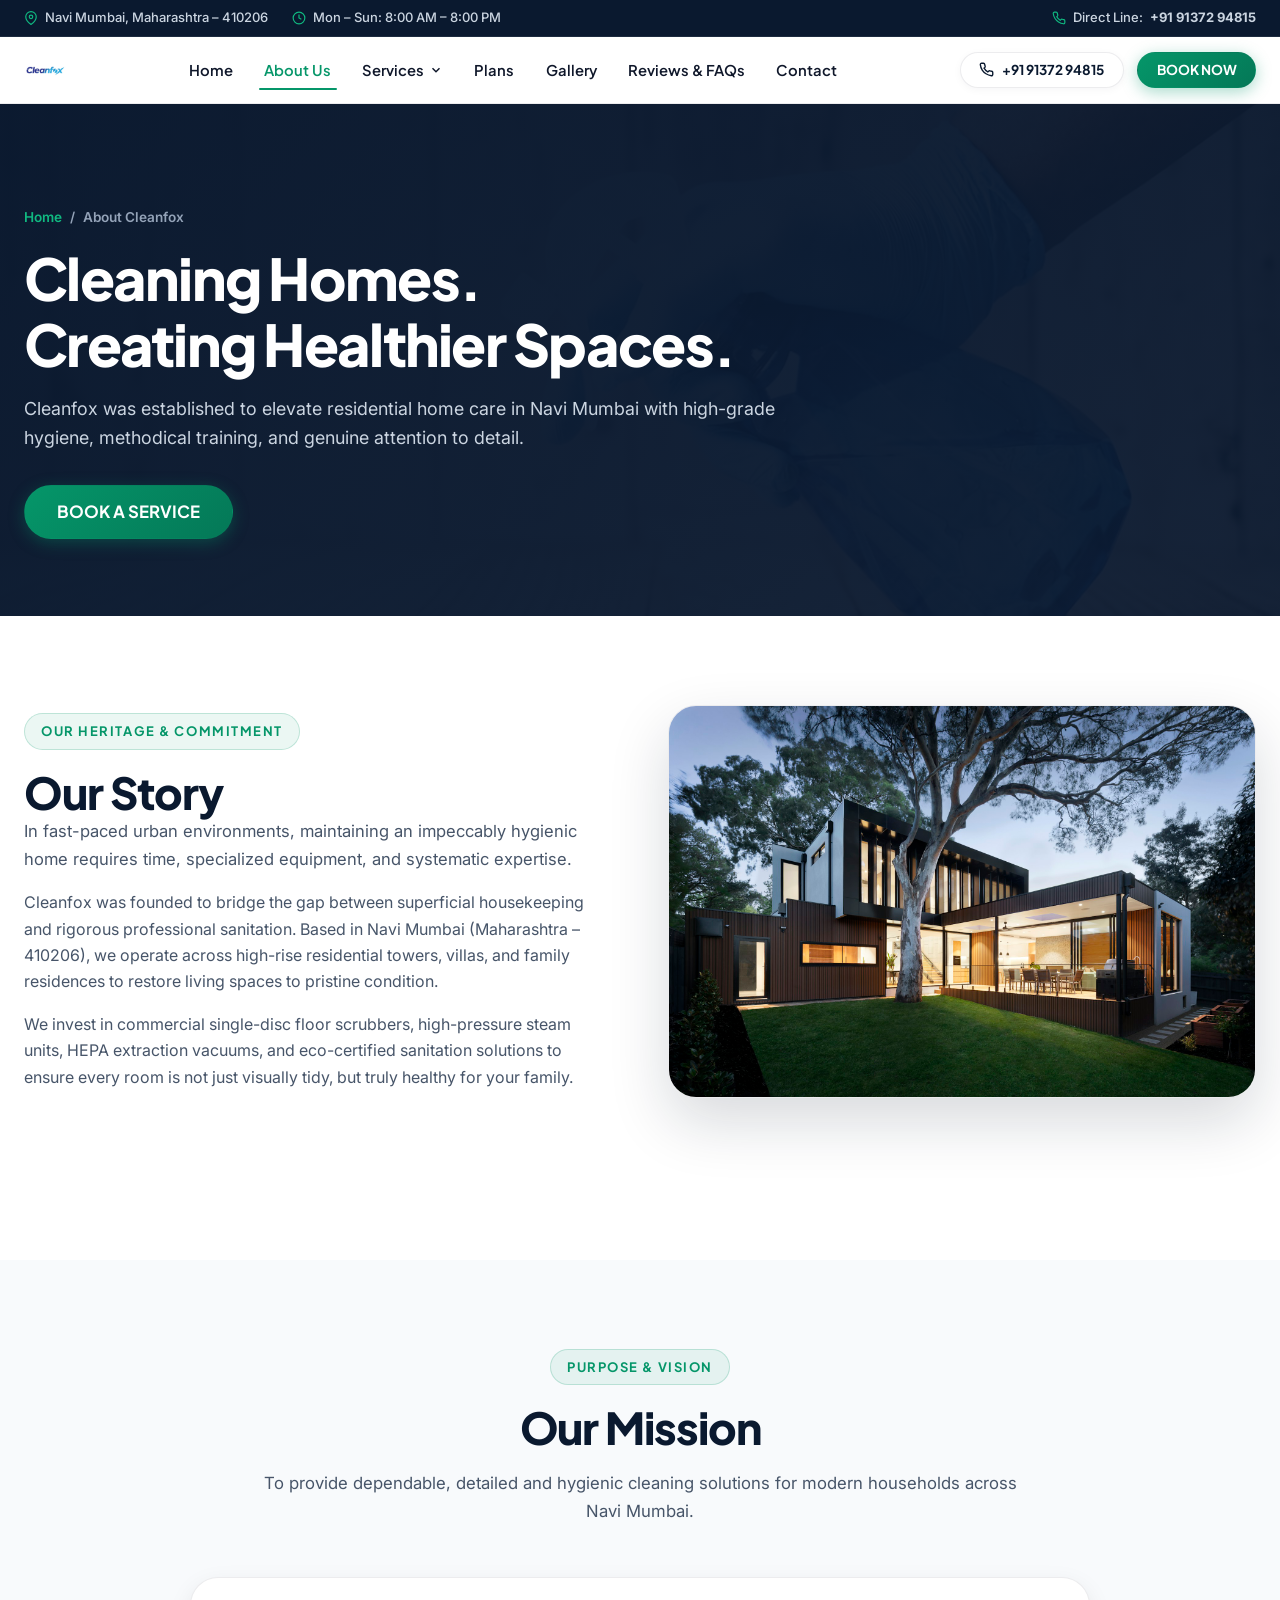
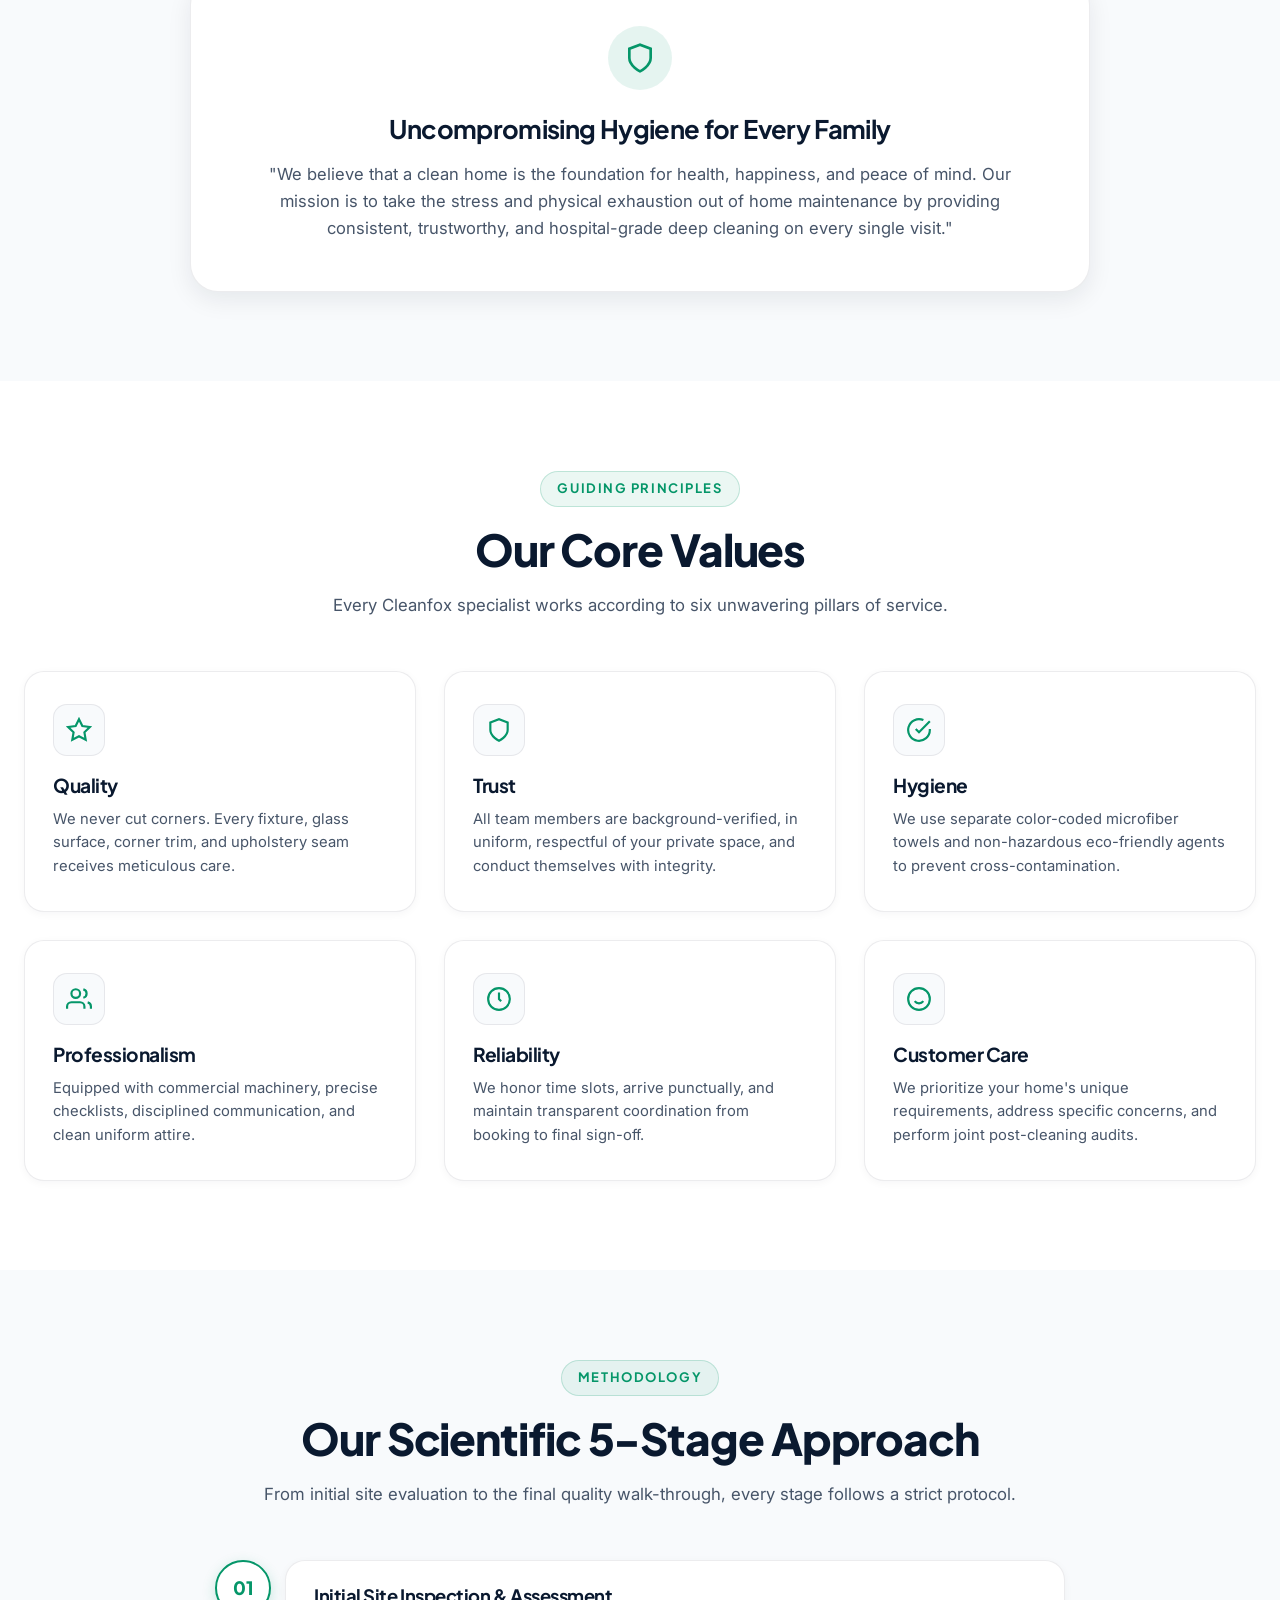
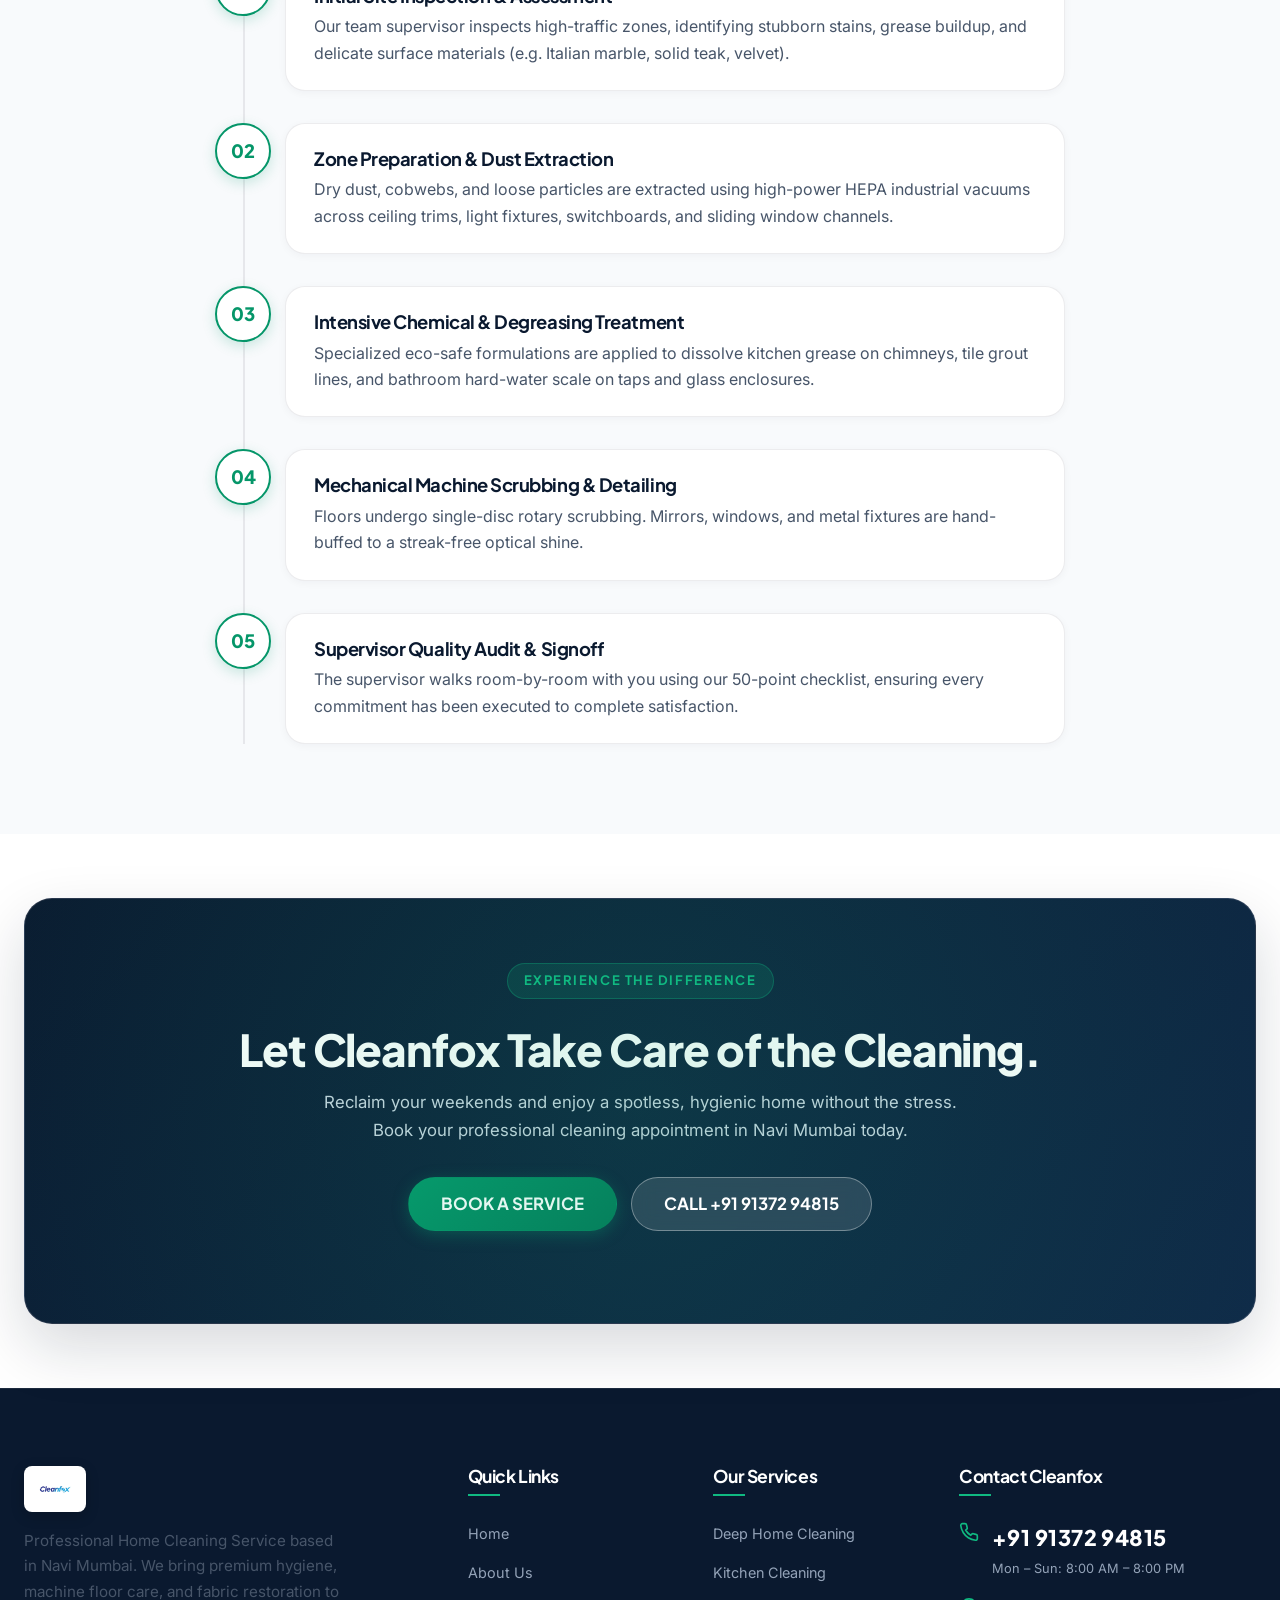
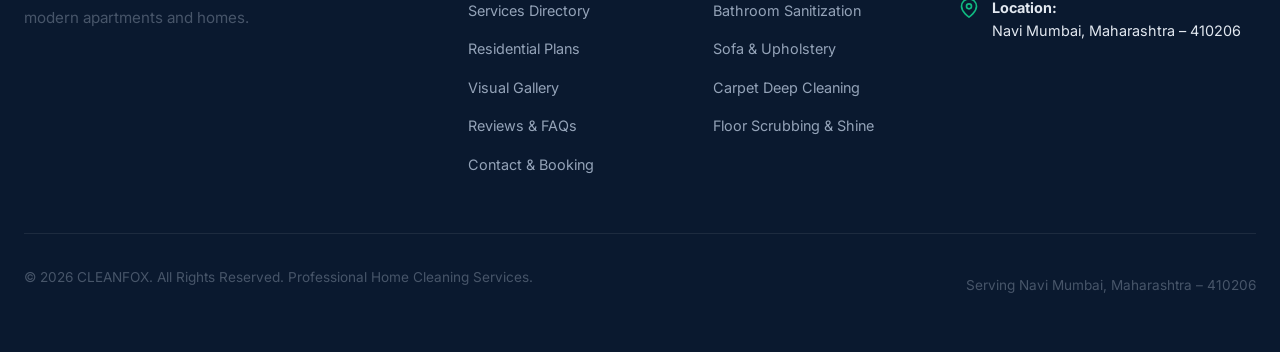
==== commit 90c7ca80: "Replace logo and update Essential, Complete, Premium pricing tiers" ====
--- a/about.html
+++ b/about.html
@@ -3,7 +3,7 @@
 <head>
   <meta charset="UTF-8">
   <meta name="viewport" content="width=device-width, initial-scale=1.0">
-  <title>About Cleanfox | Professional Cleaning Services Navi Mumbai | 8369437974</title>
+  <title>About Cleanfox | Professional Cleaning Services Navi Mumbai | +91 91372 94815</title>
   <meta name="description" content="Discover Cleanfox: Navi Mumbai's premier professional home cleaning service. Dedicated to pristine hygiene, trained technicians, and uncompromising customer care.">
   <meta name="keywords" content="About Cleanfox, home cleaning company Navi Mumbai, professional cleaners Navi Mumbai 410206, hygienic cleaning service">
 
@@ -27,7 +27,7 @@
     "mainEntity": {
       "@type": "HomeAndConstructionBusiness",
       "name": "CLEANFOX",
-      "telephone": "8369437974",
+      "telephone": "+91 91372 94815",
       "address": {
         "@type": "PostalAddress",
         "addressLocality": "Navi Mumbai",
@@ -55,9 +55,9 @@
         </span>
       </div>
       <div class="top-bar-right">
-        <a href="tel:8369437974" class="top-bar-item">
+        <a href="tel:+91 91372 94815" class="top-bar-item">
           <svg viewBox="0 0 24 24" fill="none" stroke="currentColor" stroke-width="2"><path d="M22 16.92v3a2 2 0 0 1-2.18 2 19.79 19.79 0 0 1-8.63-3.07 19.5 19.5 0 0 1-6-6 19.79 19.79 0 0 1-3.07-8.67A2 2 0 0 1 4.11 2h3a2 2 0 0 1 2 1.72 12.84 12.84 0 0 0 .7 2.81 2 2 0 0 1-.45 2.11L8.09 9.91a16 16 0 0 0 6 6l1.27-1.27a2 2 0 0 1 2.11-.45 12.84 12.84 0 0 0 2.81.7A2 2 0 0 1 22 16.92z"></path></svg>
-          Direct Line: <strong>8369437974</strong>
+          Direct Line: <strong>+91 91372 94815</strong>
         </a>
       </div>
     </div>
@@ -66,17 +66,7 @@
     <!-- Sticky Main Navigation -->
   <header class="site-header" id="siteHeader">
     <div class="container header-container">
-      <a href="index.html" class="brand-logo" aria-label="CLEANFOX Home">
-        <div class="logo-fox-badge">
-          <svg width="22" height="22" viewBox="0 0 24 24" fill="none" stroke="currentColor" stroke-width="2.5" stroke-linecap="round" stroke-linejoin="round">
-            <path d="M12 2L2 7l10 5 10-5-10-5zM2 17l10 5 10-5M2 12l10 5 10-5"></path>
-          </svg>
-        </div>
-        <div>
-          CLEAN<span class="highlight">FOX</span>
-          <span class="brand-tagline">Premium Home Care</span>
-        </div>
-      </a>
+      <a href="index.html" class="brand-logo" aria-label="Cleanfox Home"><img src="images/logo.jpg" alt="Cleanfox Logo" class="brand-logo-img"></a>
 
       <!-- Desktop Nav -->
       <nav aria-label="Primary Navigation">
@@ -116,9 +106,9 @@
       </nav>
 
       <div class="nav-actions">
-        <a href="tel:8369437974" class="btn btn-secondary btn-sm" aria-label="Call Cleanfox">
+        <a href="tel:+91 91372 94815" class="btn btn-secondary btn-sm" aria-label="Call Cleanfox">
           <svg width="15" height="15" viewBox="0 0 24 24" fill="none" stroke="currentColor" stroke-width="2.2"><path d="M22 16.92v3a2 2 0 0 1-2.18 2 19.79 19.79 0 0 1-8.63-3.07 19.5 19.5 0 0 1-6-6 19.79 19.79 0 0 1-3.07-8.67A2 2 0 0 1 4.11 2h3a2 2 0 0 1 2 1.72 12.84 12.84 0 0 0 .7 2.81 2 2 0 0 1-.45 2.11L8.09 9.91a16 16 0 0 0 6 6l1.27-1.27a2 2 0 0 1 2.11-.45 12.84 12.84 0 0 0 2.81.7A2 2 0 0 1 22 16.92z"></path></svg>
-          8369437974
+          +91 91372 94815
         </a>
         <a href="contact.html" class="btn btn-primary btn-sm">BOOK NOW</a>
         <button class="mobile-toggle" aria-label="Toggle navigation menu">
@@ -132,15 +122,7 @@
   <div class="mobile-drawer">
     <div class="drawer-content">
       <div class="drawer-header">
-        <a href="index.html" class="brand-logo">
-          <div class="logo-fox-badge">
-            <svg width="20" height="20" viewBox="0 0 24 24" fill="none" stroke="currentColor" stroke-width="2.5"><path d="M12 2L2 7l10 5 10-5-10-5zM2 17l10 5 10-5M2 12l10 5 10-5"></path></svg>
-          </div>
-          <div>
-            CLEAN<span class="highlight">FOX</span>
-            <span class="brand-tagline">Premium Home Care</span>
-          </div>
-        </a>
+        <a href="index.html" class="brand-logo" aria-label="Cleanfox Home"><img src="images/logo.jpg" alt="Cleanfox Logo" class="brand-logo-img"></a>
         <button class="drawer-close" aria-label="Close menu">
           <svg width="22" height="22" viewBox="0 0 24 24" fill="none" stroke="currentColor" stroke-width="2"><line x1="18" y1="6" x2="6" y2="18"></line><line x1="6" y1="6" x2="18" y2="18"></line></svg>
         </button>
@@ -165,9 +147,9 @@
       </ul>
 
       <div class="drawer-footer">
-        <a href="tel:8369437974" class="btn btn-primary btn-lg" style="width: 100%;">
+        <a href="tel:+91 91372 94815" class="btn btn-primary btn-lg" style="width: 100%;">
           <svg width="18" height="18" viewBox="0 0 24 24" fill="none" stroke="currentColor" stroke-width="2.2"><path d="M22 16.92v3a2 2 0 0 1-2.18 2 19.79 19.79 0 0 1-8.63-3.07 19.5 19.5 0 0 1-6-6 19.79 19.79 0 0 1-3.07-8.67A2 2 0 0 1 4.11 2h3a2 2 0 0 1 2 1.72 12.84 12.84 0 0 0 .7 2.81 2 2 0 0 1-.45 2.11L8.09 9.91a16 16 0 0 0 6 6l1.27-1.27a2 2 0 0 1 2.11-.45 12.84 12.84 0 0 0 2.81.7A2 2 0 0 1 22 16.92z"></path></svg>
-          Call 8369437974
+          Call +91 91372 94815
         </a>
       </div>
     </div>
@@ -376,7 +358,7 @@
           </p>
           <div class="cta-buttons-row">
             <a href="contact.html" class="btn btn-primary btn-lg">BOOK A SERVICE</a>
-            <a href="tel:8369437974" class="btn btn-outline-light btn-lg">CALL 8369437974</a>
+            <a href="tel:+91 91372 94815" class="btn btn-outline-light btn-lg">CALL +91 91372 94815</a>
           </div>
         </div>
       </div>
@@ -388,12 +370,7 @@
     <div class="container">
       <div class="footer-grid">
         <div class="footer-brand">
-          <a href="index.html" class="brand-logo" style="color: #FFFFFF;">
-            <div class="logo-fox-badge">
-              <svg width="22" height="22" viewBox="0 0 24 24" fill="none" stroke="currentColor" stroke-width="2.5"><path d="M12 2L2 7l10 5 10-5-10-5zM2 17l10 5 10-5M2 12l10 5 10-5"></path></svg>
-            </div>
-            CLEAN<span class="highlight">FOX</span>
-          </a>
+          <a href="index.html" class="brand-logo"><img src="images/logo.jpg" alt="Cleanfox Logo" class="brand-logo-img"></a>
           <p class="footer-about">
             Professional Home Cleaning Service based in Navi Mumbai. We bring premium hygiene, machine floor care, and fabric restoration to modern apartments and homes.
           </p>
@@ -427,7 +404,7 @@
             <li class="footer-contact-item">
               <svg viewBox="0 0 24 24" fill="none" stroke="currentColor" stroke-width="2"><path d="M22 16.92v3a2 2 0 0 1-2.18 2 19.79 19.79 0 0 1-8.63-3.07 19.5 19.5 0 0 1-6-6 19.79 19.79 0 0 1-3.07-8.67A2 2 0 0 1 4.11 2h3a2 2 0 0 1 2 1.72 12.84 12.84 0 0 0 .7 2.81 2 2 0 0 1-.45 2.11L8.09 9.91a16 16 0 0 0 6 6l1.27-1.27a2 2 0 0 1 2.11-.45 12.84 12.84 0 0 0 2.81.7A2 2 0 0 1 22 16.92z"></path></svg>
               <div>
-                <a href="tel:8369437974" class="footer-phone-big">8369437974</a>
+                <a href="tel:+91 91372 94815" class="footer-phone-big">+91 91372 94815</a>
                 <span style="font-size: 0.8rem; color: #94A3B8;">Mon – Sun: 8:00 AM – 8:00 PM</span>
               </div>
             </li>
@@ -451,11 +428,11 @@
   <!-- Sticky Mobile Action Bar -->
   <div class="mobile-bottom-bar" aria-label="Mobile Quick Actions">
     <div class="bottom-bar-grid">
-      <a href="tel:8369437974" class="bottom-bar-btn bottom-btn-call">
+      <a href="tel:+91 91372 94815" class="bottom-bar-btn bottom-btn-call">
         <svg viewBox="0 0 24 24" fill="none" stroke="currentColor" stroke-width="2.2"><path d="M22 16.92v3a2 2 0 0 1-2.18 2 19.79 19.79 0 0 1-8.63-3.07 19.5 19.5 0 0 1-6-6 19.79 19.79 0 0 1-3.07-8.67A2 2 0 0 1 4.11 2h3a2 2 0 0 1 2 1.72 12.84 12.84 0 0 0 .7 2.81 2 2 0 0 1-.45 2.11L8.09 9.91a16 16 0 0 0 6 6l1.27-1.27a2 2 0 0 1 2.11-.45 12.84 12.84 0 0 0 2.81.7A2 2 0 0 1 22 16.92z"></path></svg>
         <span>CALL</span>
       </a>
-      <a href="https://wa.me/918369437974?text=Hi%20Cleanfox%2C%20I%20would%20like%20to%20inquire%20about%20home%20cleaning%20services%20in%20Navi%20Mumbai." class="bottom-bar-btn bottom-btn-whatsapp" target="_blank" rel="noopener">
+      <a href="https://wa.me/919137294815?text=Hi%20Cleanfox%2C%20I%20would%20like%20to%20inquire%20about%20home%20cleaning%20services%20in%20Navi%20Mumbai." class="bottom-bar-btn bottom-btn-whatsapp" target="_blank" rel="noopener">
         <svg viewBox="0 0 24 24" fill="none" stroke="currentColor" stroke-width="2.2"><path d="M21 11.5a8.38 8.38 0 0 1-.9 3.8 8.5 8.5 0 0 1-7.6 4.7 8.38 8.38 0 0 1-3.8-.9L3 21l1.9-5.7a8.38 8.38 0 0 1-.9-3.8 8.5 8.5 0 0 1 4.7-7.6 8.38 8.38 0 0 1 3.8-.9h.5a8.48 8.48 0 0 1 8 8v.5z"></path></svg>
         <span>WHATSAPP</span>
       </a>
--- a/css/main.css
+++ b/css/main.css
@@ -276,23 +276,28 @@
   color: var(--primary-navy);
   flex-shrink: 0;
   white-space: nowrap;
-}
-
-.brand-logo .logo-fox-badge {
-  display: flex;
-  align-items: center;
-  justify-content: center;
-  width: 38px;
-  height: 38px;
+  text-decoration: none;
+}
+
+.brand-logo-img {
+  height: 42px;
+  width: auto;
+  max-width: 190px;
+  object-fit: contain;
+  display: block;
+  transition: transform var(--transition-fast);
+}
+
+.brand-logo:hover .brand-logo-img {
+  transform: scale(1.03);
+}
+
+.site-footer .brand-logo-img {
+  height: 46px;
+  background: #FFFFFF;
+  padding: 6px 14px;
   border-radius: var(--radius-sm);
-  background: linear-gradient(135deg, var(--brand-emerald), var(--brand-teal));
-  color: #FFFFFF;
-  box-shadow: 0 4px 12px rgba(5, 150, 105, 0.35);
-  flex-shrink: 0;
-}
-
-.brand-logo span.highlight {
-  color: var(--brand-emerald);
+  box-shadow: 0 4px 14px rgba(0, 0, 0, 0.2);
 }
 
 .brand-tagline {
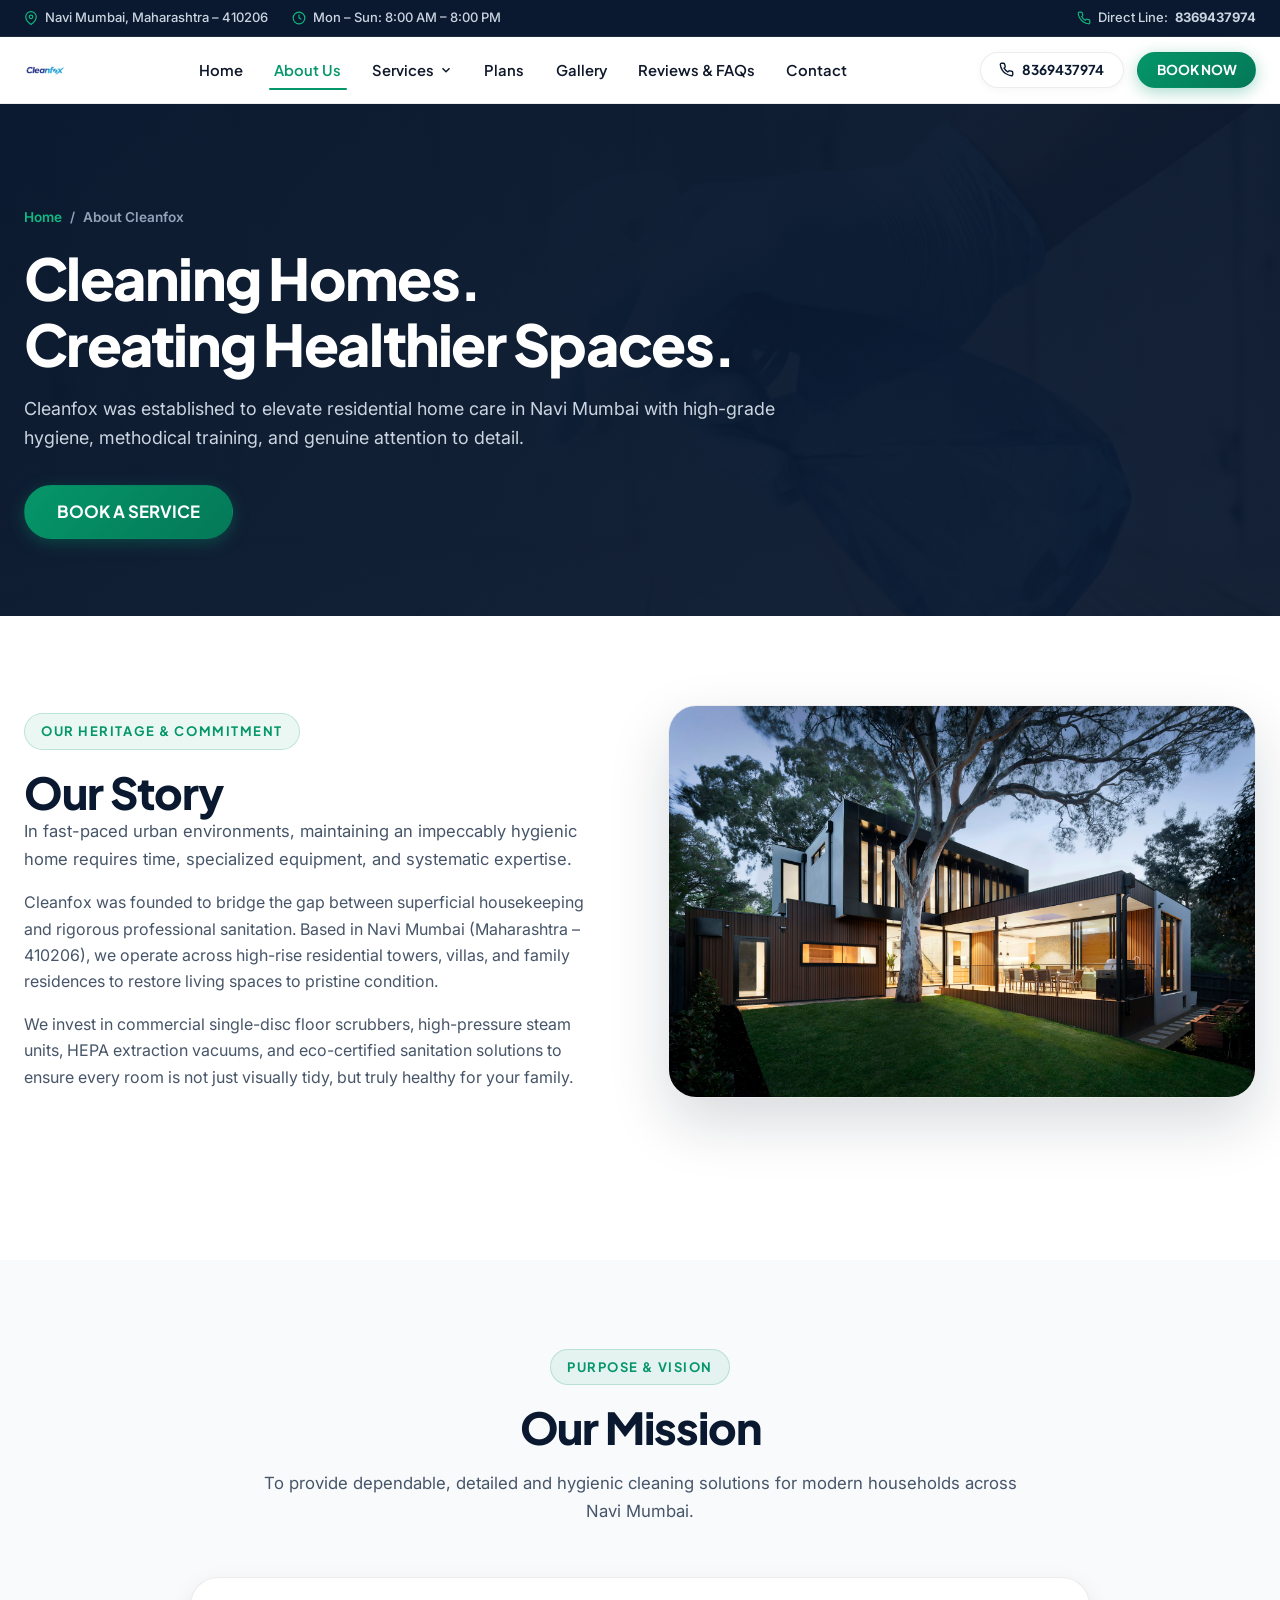
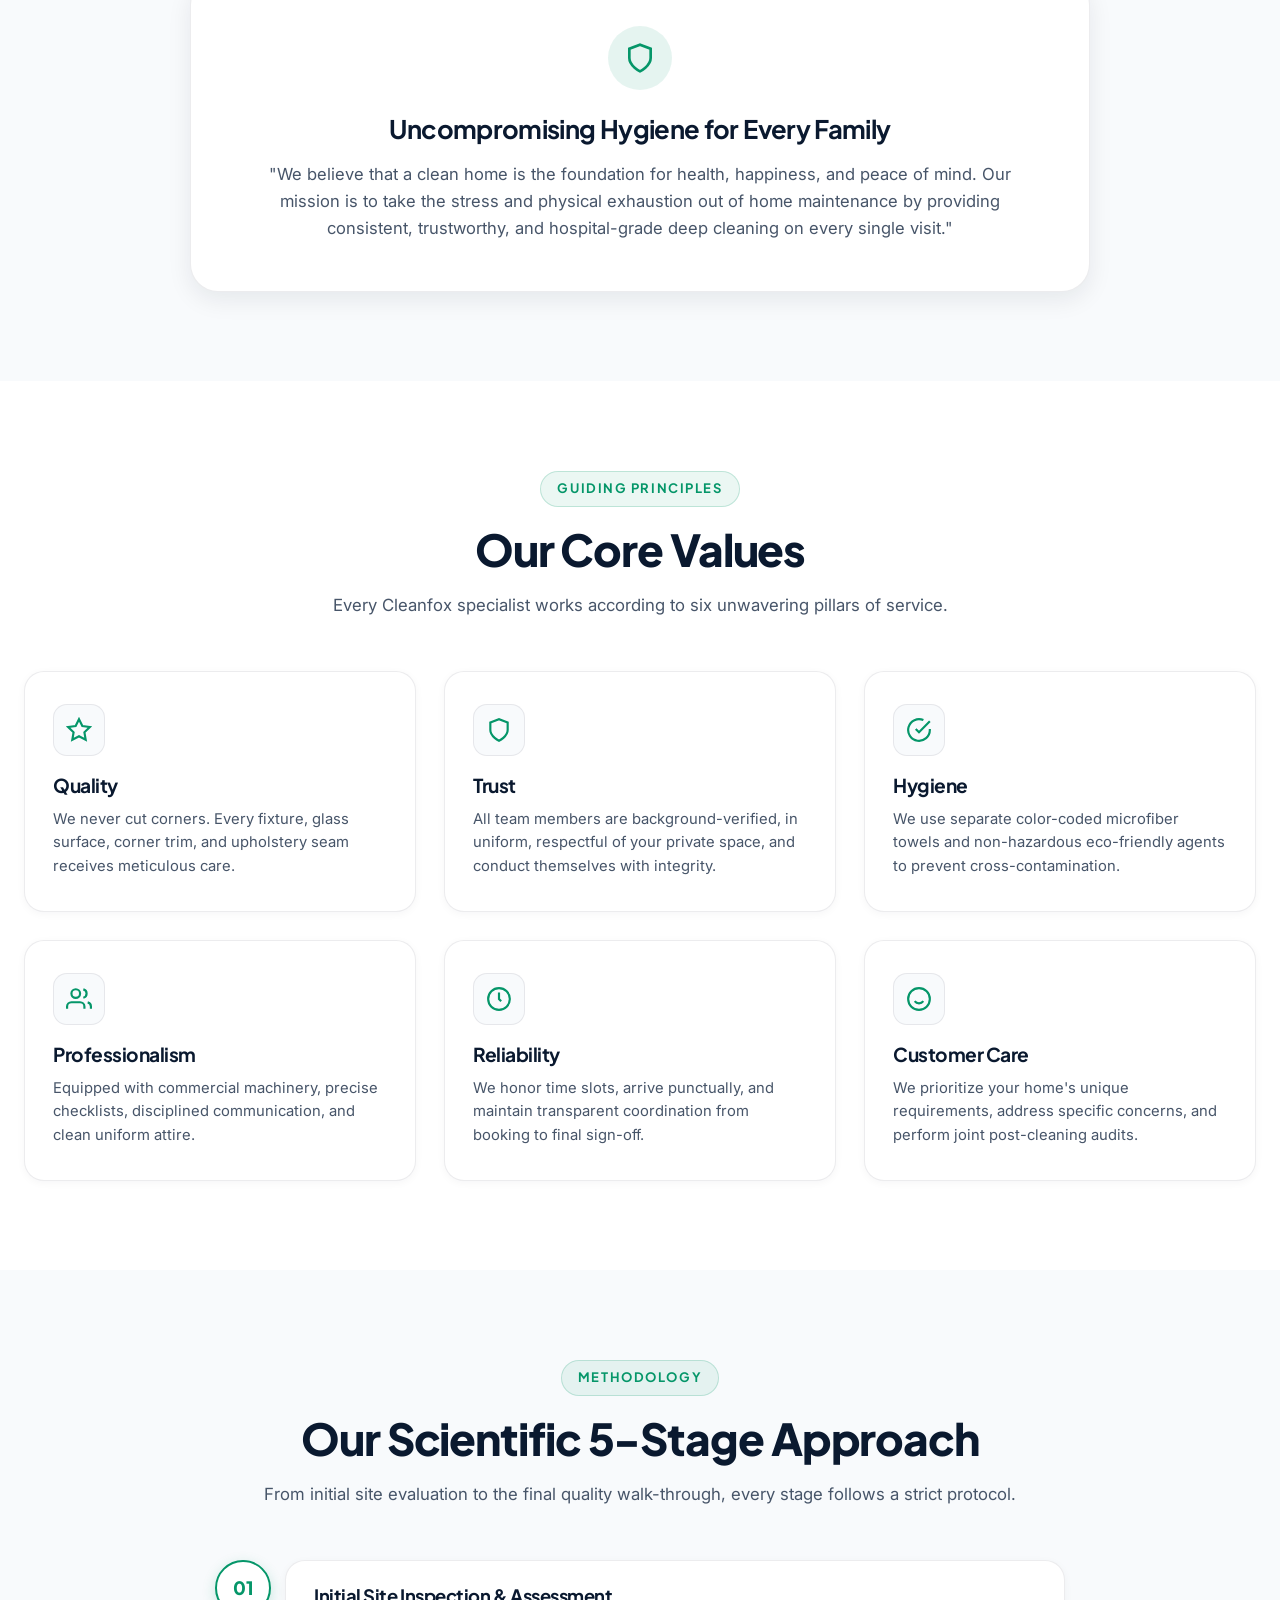
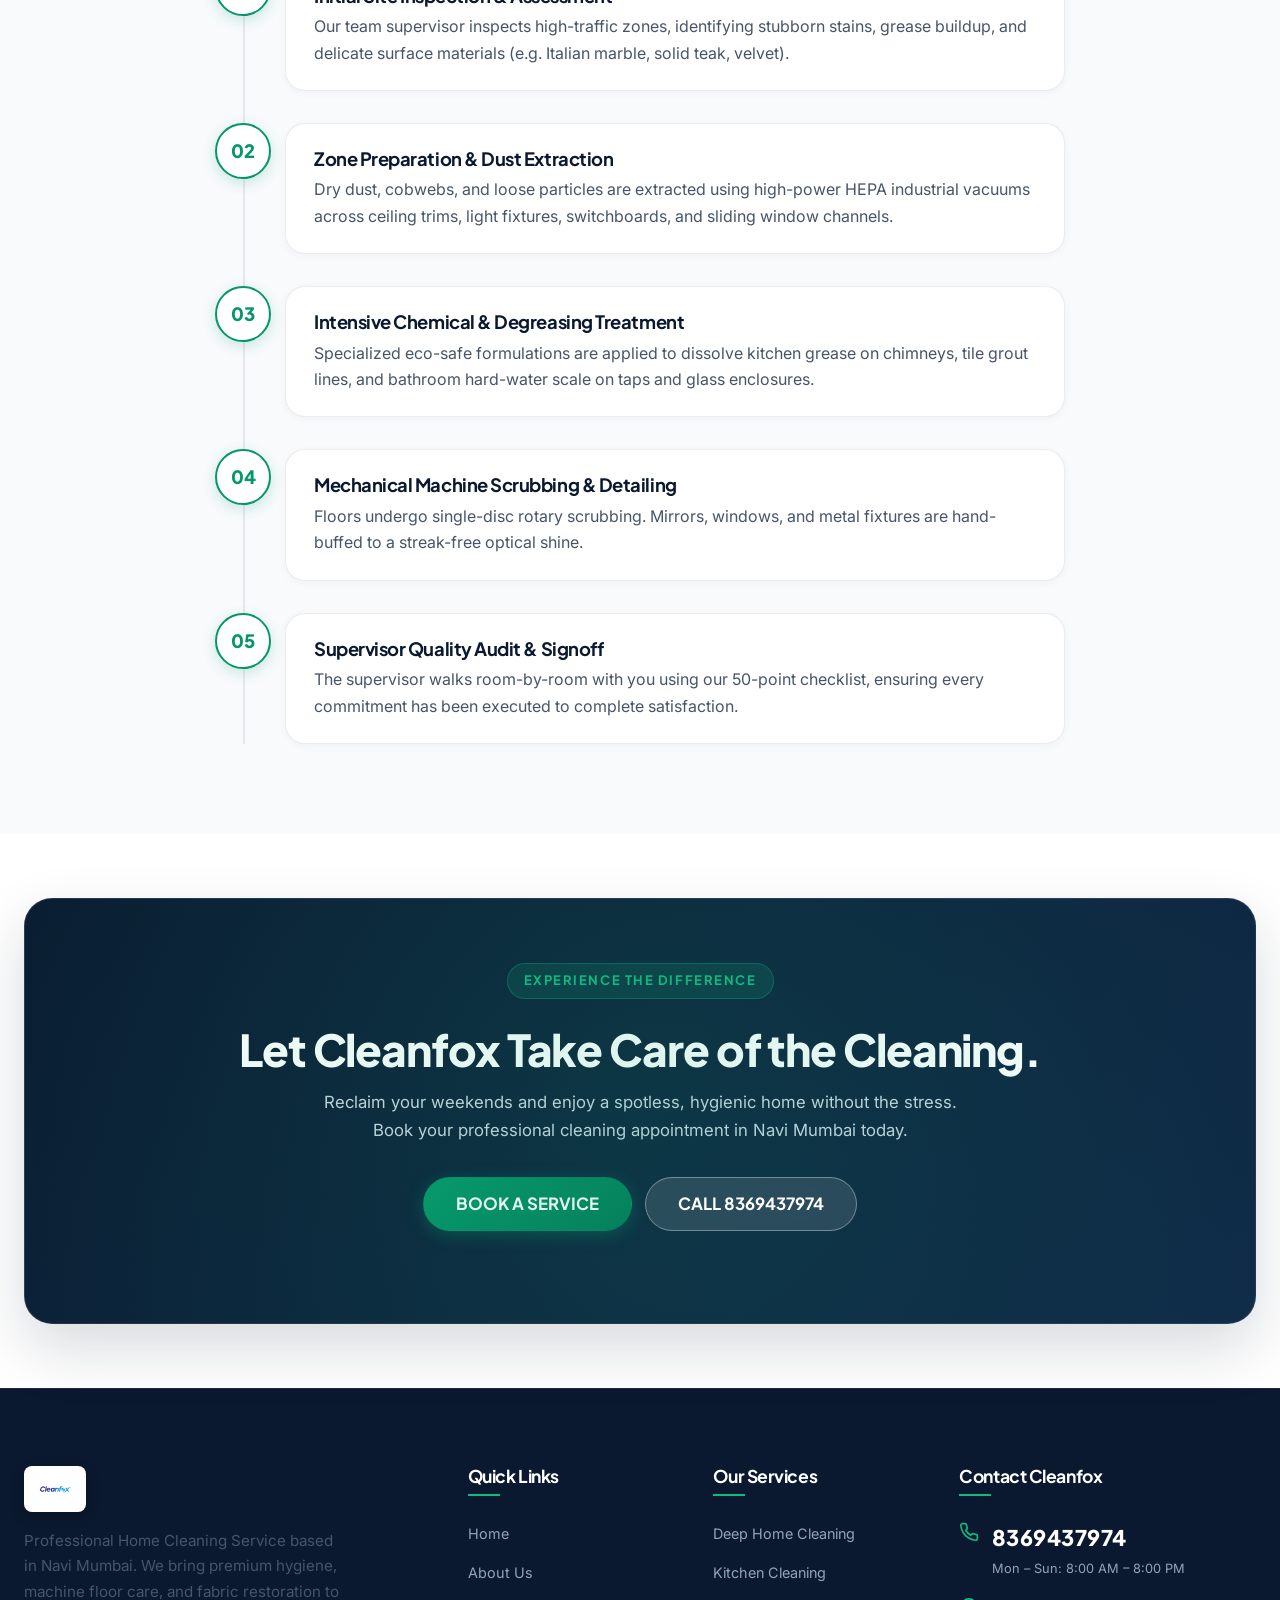
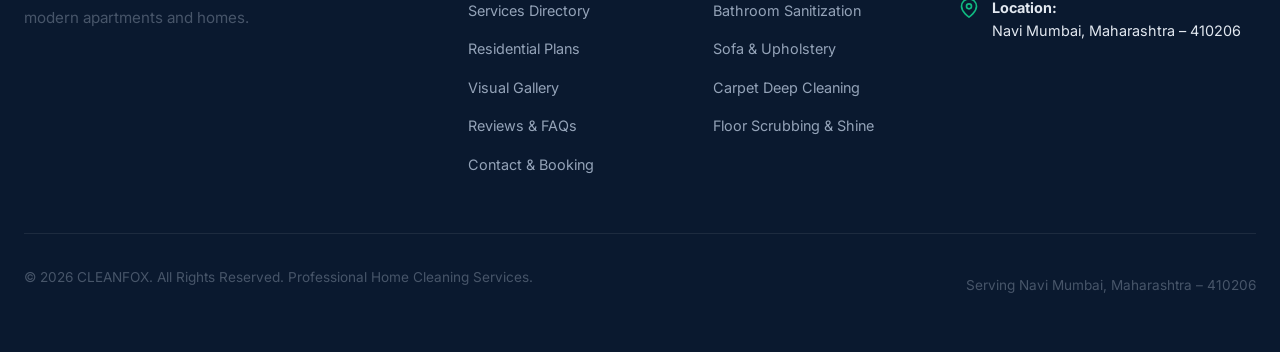
==== commit 7fdeb14c: "Restore original contact details (8369437974) and booking links" ====
--- a/about.html
+++ b/about.html
@@ -3,7 +3,7 @@
 <head>
   <meta charset="UTF-8">
   <meta name="viewport" content="width=device-width, initial-scale=1.0">
-  <title>About Cleanfox | Professional Cleaning Services Navi Mumbai | +91 91372 94815</title>
+  <title>About Cleanfox | Professional Cleaning Services Navi Mumbai | 8369437974</title>
   <meta name="description" content="Discover Cleanfox: Navi Mumbai's premier professional home cleaning service. Dedicated to pristine hygiene, trained technicians, and uncompromising customer care.">
   <meta name="keywords" content="About Cleanfox, home cleaning company Navi Mumbai, professional cleaners Navi Mumbai 410206, hygienic cleaning service">
 
@@ -27,7 +27,7 @@
     "mainEntity": {
       "@type": "HomeAndConstructionBusiness",
       "name": "CLEANFOX",
-      "telephone": "+91 91372 94815",
+      "telephone": "8369437974",
       "address": {
         "@type": "PostalAddress",
         "addressLocality": "Navi Mumbai",
@@ -55,9 +55,9 @@
         </span>
       </div>
       <div class="top-bar-right">
-        <a href="tel:+91 91372 94815" class="top-bar-item">
+        <a href="tel:8369437974" class="top-bar-item">
           <svg viewBox="0 0 24 24" fill="none" stroke="currentColor" stroke-width="2"><path d="M22 16.92v3a2 2 0 0 1-2.18 2 19.79 19.79 0 0 1-8.63-3.07 19.5 19.5 0 0 1-6-6 19.79 19.79 0 0 1-3.07-8.67A2 2 0 0 1 4.11 2h3a2 2 0 0 1 2 1.72 12.84 12.84 0 0 0 .7 2.81 2 2 0 0 1-.45 2.11L8.09 9.91a16 16 0 0 0 6 6l1.27-1.27a2 2 0 0 1 2.11-.45 12.84 12.84 0 0 0 2.81.7A2 2 0 0 1 22 16.92z"></path></svg>
-          Direct Line: <strong>+91 91372 94815</strong>
+          Direct Line: <strong>8369437974</strong>
         </a>
       </div>
     </div>
@@ -106,9 +106,9 @@
       </nav>
 
       <div class="nav-actions">
-        <a href="tel:+91 91372 94815" class="btn btn-secondary btn-sm" aria-label="Call Cleanfox">
+        <a href="tel:8369437974" class="btn btn-secondary btn-sm" aria-label="Call Cleanfox">
           <svg width="15" height="15" viewBox="0 0 24 24" fill="none" stroke="currentColor" stroke-width="2.2"><path d="M22 16.92v3a2 2 0 0 1-2.18 2 19.79 19.79 0 0 1-8.63-3.07 19.5 19.5 0 0 1-6-6 19.79 19.79 0 0 1-3.07-8.67A2 2 0 0 1 4.11 2h3a2 2 0 0 1 2 1.72 12.84 12.84 0 0 0 .7 2.81 2 2 0 0 1-.45 2.11L8.09 9.91a16 16 0 0 0 6 6l1.27-1.27a2 2 0 0 1 2.11-.45 12.84 12.84 0 0 0 2.81.7A2 2 0 0 1 22 16.92z"></path></svg>
-          +91 91372 94815
+          8369437974
         </a>
         <a href="contact.html" class="btn btn-primary btn-sm">BOOK NOW</a>
         <button class="mobile-toggle" aria-label="Toggle navigation menu">
@@ -147,9 +147,9 @@
       </ul>
 
       <div class="drawer-footer">
-        <a href="tel:+91 91372 94815" class="btn btn-primary btn-lg" style="width: 100%;">
+        <a href="tel:8369437974" class="btn btn-primary btn-lg" style="width: 100%;">
           <svg width="18" height="18" viewBox="0 0 24 24" fill="none" stroke="currentColor" stroke-width="2.2"><path d="M22 16.92v3a2 2 0 0 1-2.18 2 19.79 19.79 0 0 1-8.63-3.07 19.5 19.5 0 0 1-6-6 19.79 19.79 0 0 1-3.07-8.67A2 2 0 0 1 4.11 2h3a2 2 0 0 1 2 1.72 12.84 12.84 0 0 0 .7 2.81 2 2 0 0 1-.45 2.11L8.09 9.91a16 16 0 0 0 6 6l1.27-1.27a2 2 0 0 1 2.11-.45 12.84 12.84 0 0 0 2.81.7A2 2 0 0 1 22 16.92z"></path></svg>
-          Call +91 91372 94815
+          Call 8369437974
         </a>
       </div>
     </div>
@@ -358,7 +358,7 @@
           </p>
           <div class="cta-buttons-row">
             <a href="contact.html" class="btn btn-primary btn-lg">BOOK A SERVICE</a>
-            <a href="tel:+91 91372 94815" class="btn btn-outline-light btn-lg">CALL +91 91372 94815</a>
+            <a href="tel:8369437974" class="btn btn-outline-light btn-lg">CALL 8369437974</a>
           </div>
         </div>
       </div>
@@ -404,7 +404,7 @@
             <li class="footer-contact-item">
               <svg viewBox="0 0 24 24" fill="none" stroke="currentColor" stroke-width="2"><path d="M22 16.92v3a2 2 0 0 1-2.18 2 19.79 19.79 0 0 1-8.63-3.07 19.5 19.5 0 0 1-6-6 19.79 19.79 0 0 1-3.07-8.67A2 2 0 0 1 4.11 2h3a2 2 0 0 1 2 1.72 12.84 12.84 0 0 0 .7 2.81 2 2 0 0 1-.45 2.11L8.09 9.91a16 16 0 0 0 6 6l1.27-1.27a2 2 0 0 1 2.11-.45 12.84 12.84 0 0 0 2.81.7A2 2 0 0 1 22 16.92z"></path></svg>
               <div>
-                <a href="tel:+91 91372 94815" class="footer-phone-big">+91 91372 94815</a>
+                <a href="tel:8369437974" class="footer-phone-big">8369437974</a>
                 <span style="font-size: 0.8rem; color: #94A3B8;">Mon – Sun: 8:00 AM – 8:00 PM</span>
               </div>
             </li>
@@ -428,11 +428,11 @@
   <!-- Sticky Mobile Action Bar -->
   <div class="mobile-bottom-bar" aria-label="Mobile Quick Actions">
     <div class="bottom-bar-grid">
-      <a href="tel:+91 91372 94815" class="bottom-bar-btn bottom-btn-call">
+      <a href="tel:8369437974" class="bottom-bar-btn bottom-btn-call">
         <svg viewBox="0 0 24 24" fill="none" stroke="currentColor" stroke-width="2.2"><path d="M22 16.92v3a2 2 0 0 1-2.18 2 19.79 19.79 0 0 1-8.63-3.07 19.5 19.5 0 0 1-6-6 19.79 19.79 0 0 1-3.07-8.67A2 2 0 0 1 4.11 2h3a2 2 0 0 1 2 1.72 12.84 12.84 0 0 0 .7 2.81 2 2 0 0 1-.45 2.11L8.09 9.91a16 16 0 0 0 6 6l1.27-1.27a2 2 0 0 1 2.11-.45 12.84 12.84 0 0 0 2.81.7A2 2 0 0 1 22 16.92z"></path></svg>
         <span>CALL</span>
       </a>
-      <a href="https://wa.me/919137294815?text=Hi%20Cleanfox%2C%20I%20would%20like%20to%20inquire%20about%20home%20cleaning%20services%20in%20Navi%20Mumbai." class="bottom-bar-btn bottom-btn-whatsapp" target="_blank" rel="noopener">
+      <a href="https://wa.me/918369437974?text=Hi%20Cleanfox%2C%20I%20would%20like%20to%20inquire%20about%20home%20cleaning%20services%20in%20Navi%20Mumbai." class="bottom-bar-btn bottom-btn-whatsapp" target="_blank" rel="noopener">
         <svg viewBox="0 0 24 24" fill="none" stroke="currentColor" stroke-width="2.2"><path d="M21 11.5a8.38 8.38 0 0 1-.9 3.8 8.5 8.5 0 0 1-7.6 4.7 8.38 8.38 0 0 1-3.8-.9L3 21l1.9-5.7a8.38 8.38 0 0 1-.9-3.8 8.5 8.5 0 0 1 4.7-7.6 8.38 8.38 0 0 1 3.8-.9h.5a8.48 8.48 0 0 1 8 8v.5z"></path></svg>
         <span>WHATSAPP</span>
       </a>
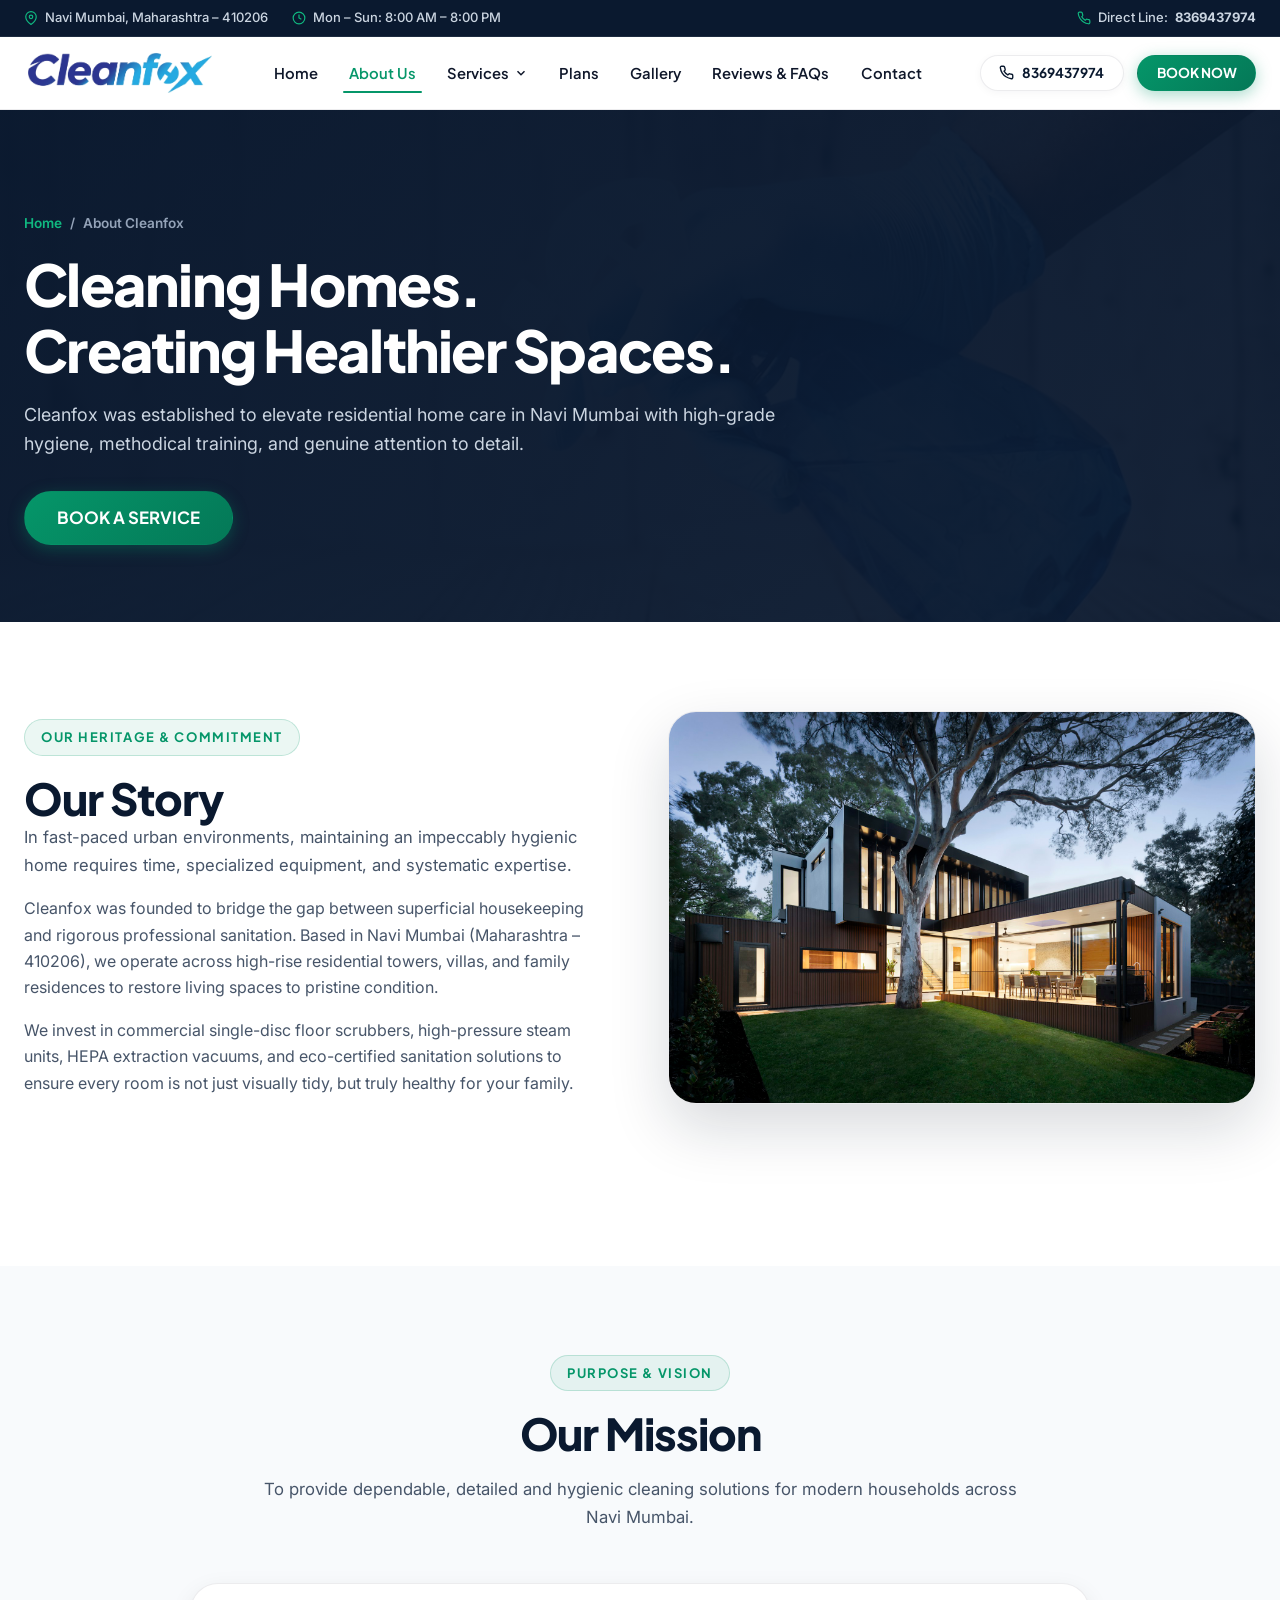
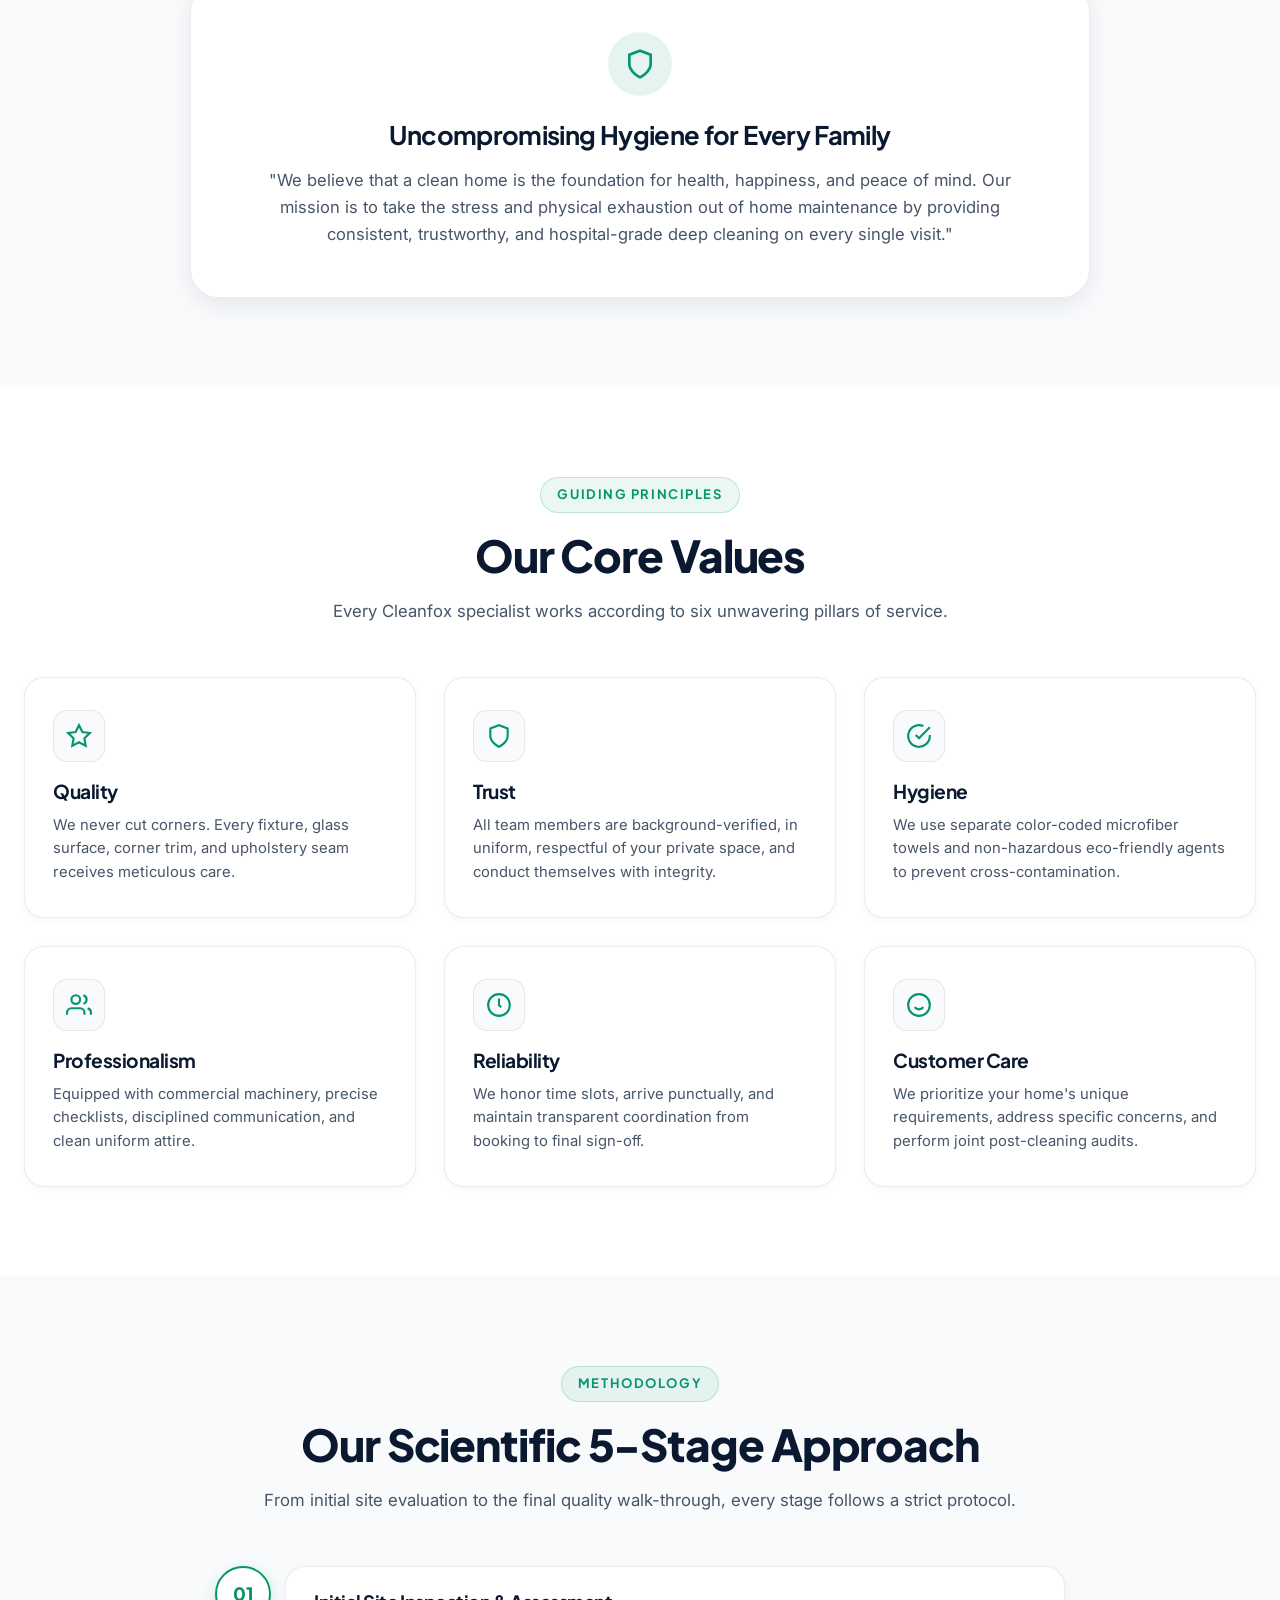
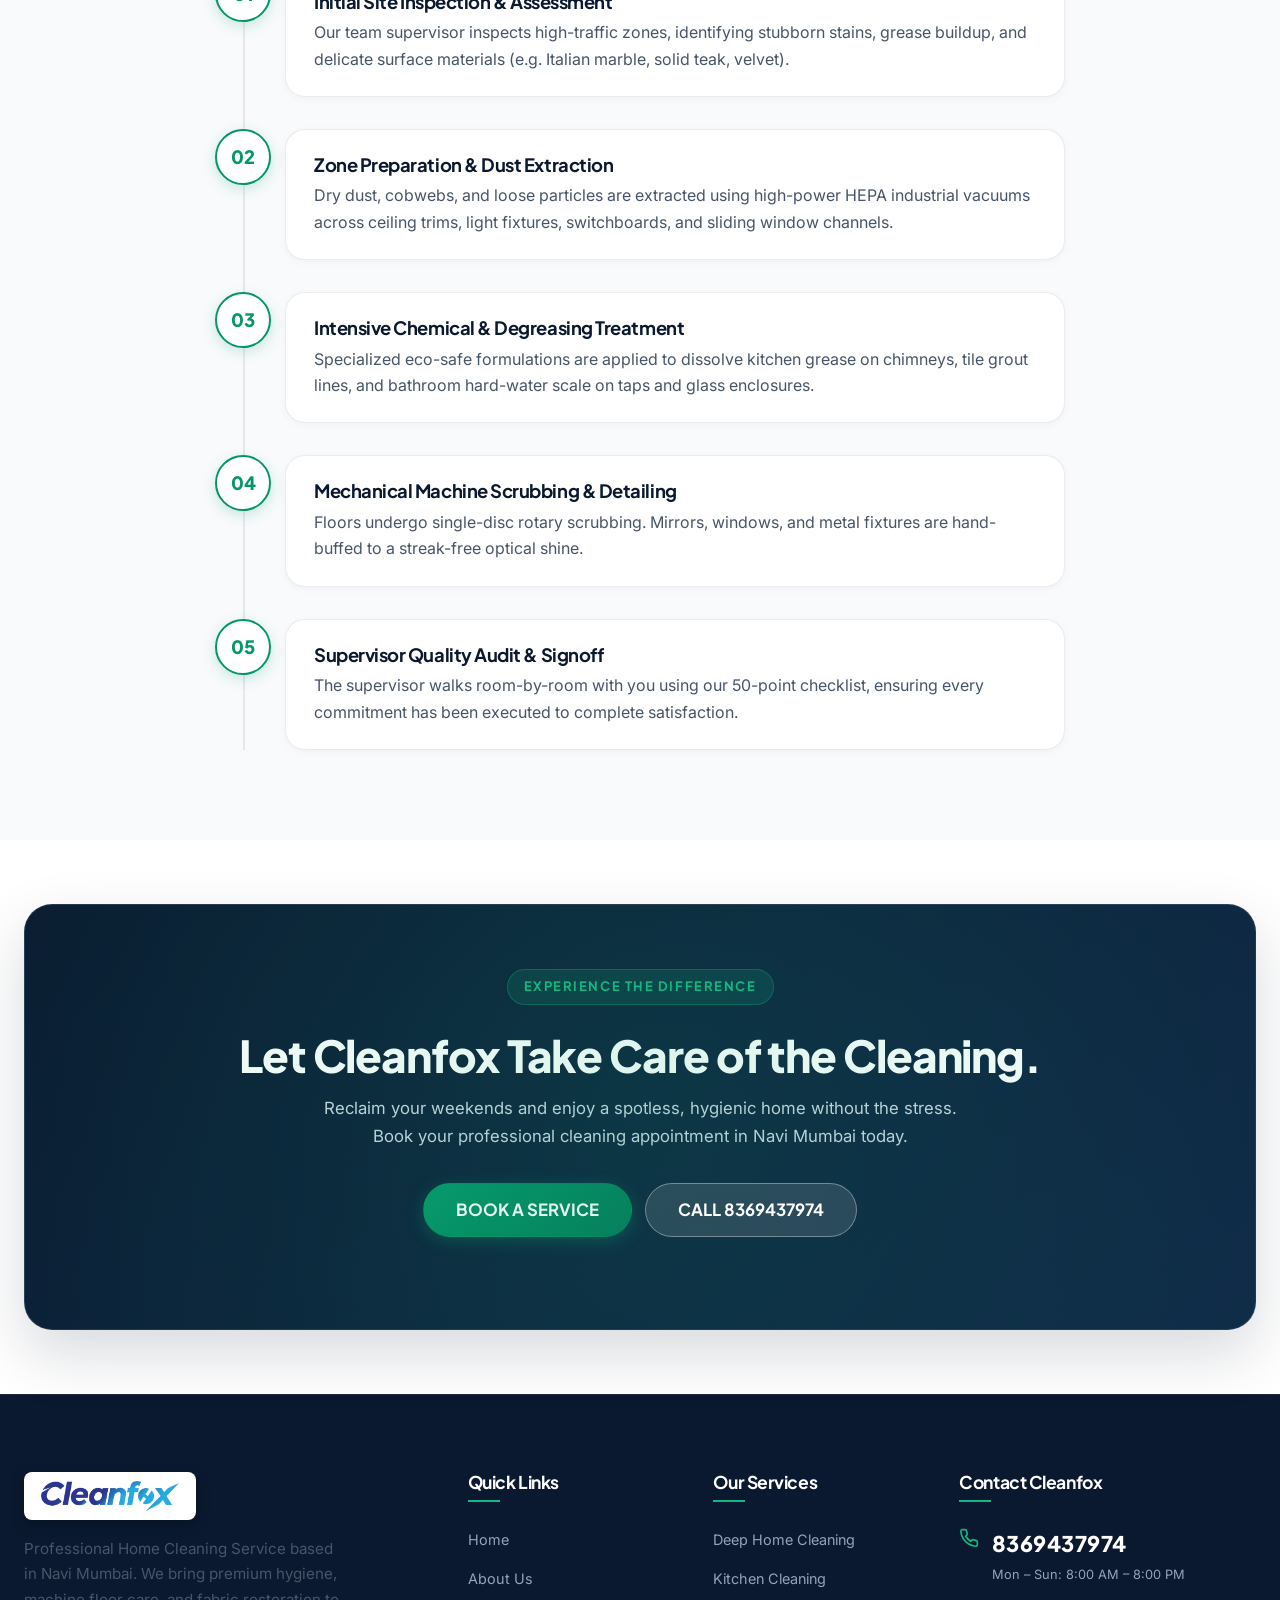
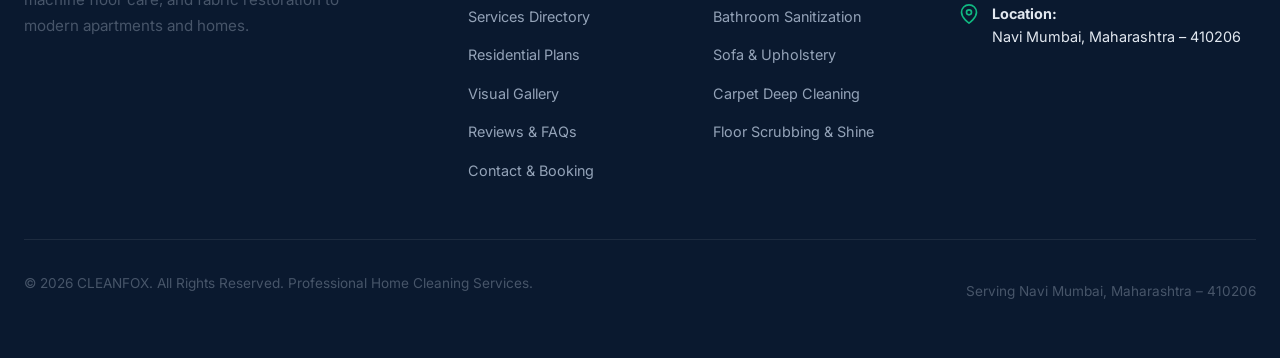
==== commit 9666ee35: "Fix logo visibility: crop white borders and convert to transparent PNG logo" ====
--- a/about.html
+++ b/about.html
@@ -66,7 +66,7 @@
     <!-- Sticky Main Navigation -->
   <header class="site-header" id="siteHeader">
     <div class="container header-container">
-      <a href="index.html" class="brand-logo" aria-label="Cleanfox Home"><img src="images/logo.jpg" alt="Cleanfox Logo" class="brand-logo-img"></a>
+      <a href="index.html" class="brand-logo" aria-label="Cleanfox Home"><img src="images/logo.png" alt="Cleanfox Logo" class="brand-logo-img"></a>
 
       <!-- Desktop Nav -->
       <nav aria-label="Primary Navigation">
@@ -122,7 +122,7 @@
   <div class="mobile-drawer">
     <div class="drawer-content">
       <div class="drawer-header">
-        <a href="index.html" class="brand-logo" aria-label="Cleanfox Home"><img src="images/logo.jpg" alt="Cleanfox Logo" class="brand-logo-img"></a>
+        <a href="index.html" class="brand-logo" aria-label="Cleanfox Home"><img src="images/logo.png" alt="Cleanfox Logo" class="brand-logo-img"></a>
         <button class="drawer-close" aria-label="Close menu">
           <svg width="22" height="22" viewBox="0 0 24 24" fill="none" stroke="currentColor" stroke-width="2"><line x1="18" y1="6" x2="6" y2="18"></line><line x1="6" y1="6" x2="18" y2="18"></line></svg>
         </button>
@@ -370,7 +370,7 @@
     <div class="container">
       <div class="footer-grid">
         <div class="footer-brand">
-          <a href="index.html" class="brand-logo"><img src="images/logo.jpg" alt="Cleanfox Logo" class="brand-logo-img"></a>
+          <a href="index.html" class="brand-logo"><img src="images/logo.png" alt="Cleanfox Logo" class="brand-logo-img"></a>
           <p class="footer-about">
             Professional Home Cleaning Service based in Navi Mumbai. We bring premium hygiene, machine floor care, and fabric restoration to modern apartments and homes.
           </p>
--- a/css/main.css
+++ b/css/main.css
@@ -280,24 +280,24 @@
 }
 
 .brand-logo-img {
-  height: 42px;
+  height: 48px;
   width: auto;
-  max-width: 190px;
+  max-width: 220px;
   object-fit: contain;
   display: block;
   transition: transform var(--transition-fast);
 }
 
 .brand-logo:hover .brand-logo-img {
-  transform: scale(1.03);
+  transform: scale(1.04);
 }
 
 .site-footer .brand-logo-img {
-  height: 46px;
+  height: 48px;
   background: #FFFFFF;
   padding: 6px 14px;
   border-radius: var(--radius-sm);
-  box-shadow: 0 4px 14px rgba(0, 0, 0, 0.2);
+  box-shadow: 0 4px 14px rgba(0, 0, 0, 0.25);
 }
 
 .brand-tagline {
